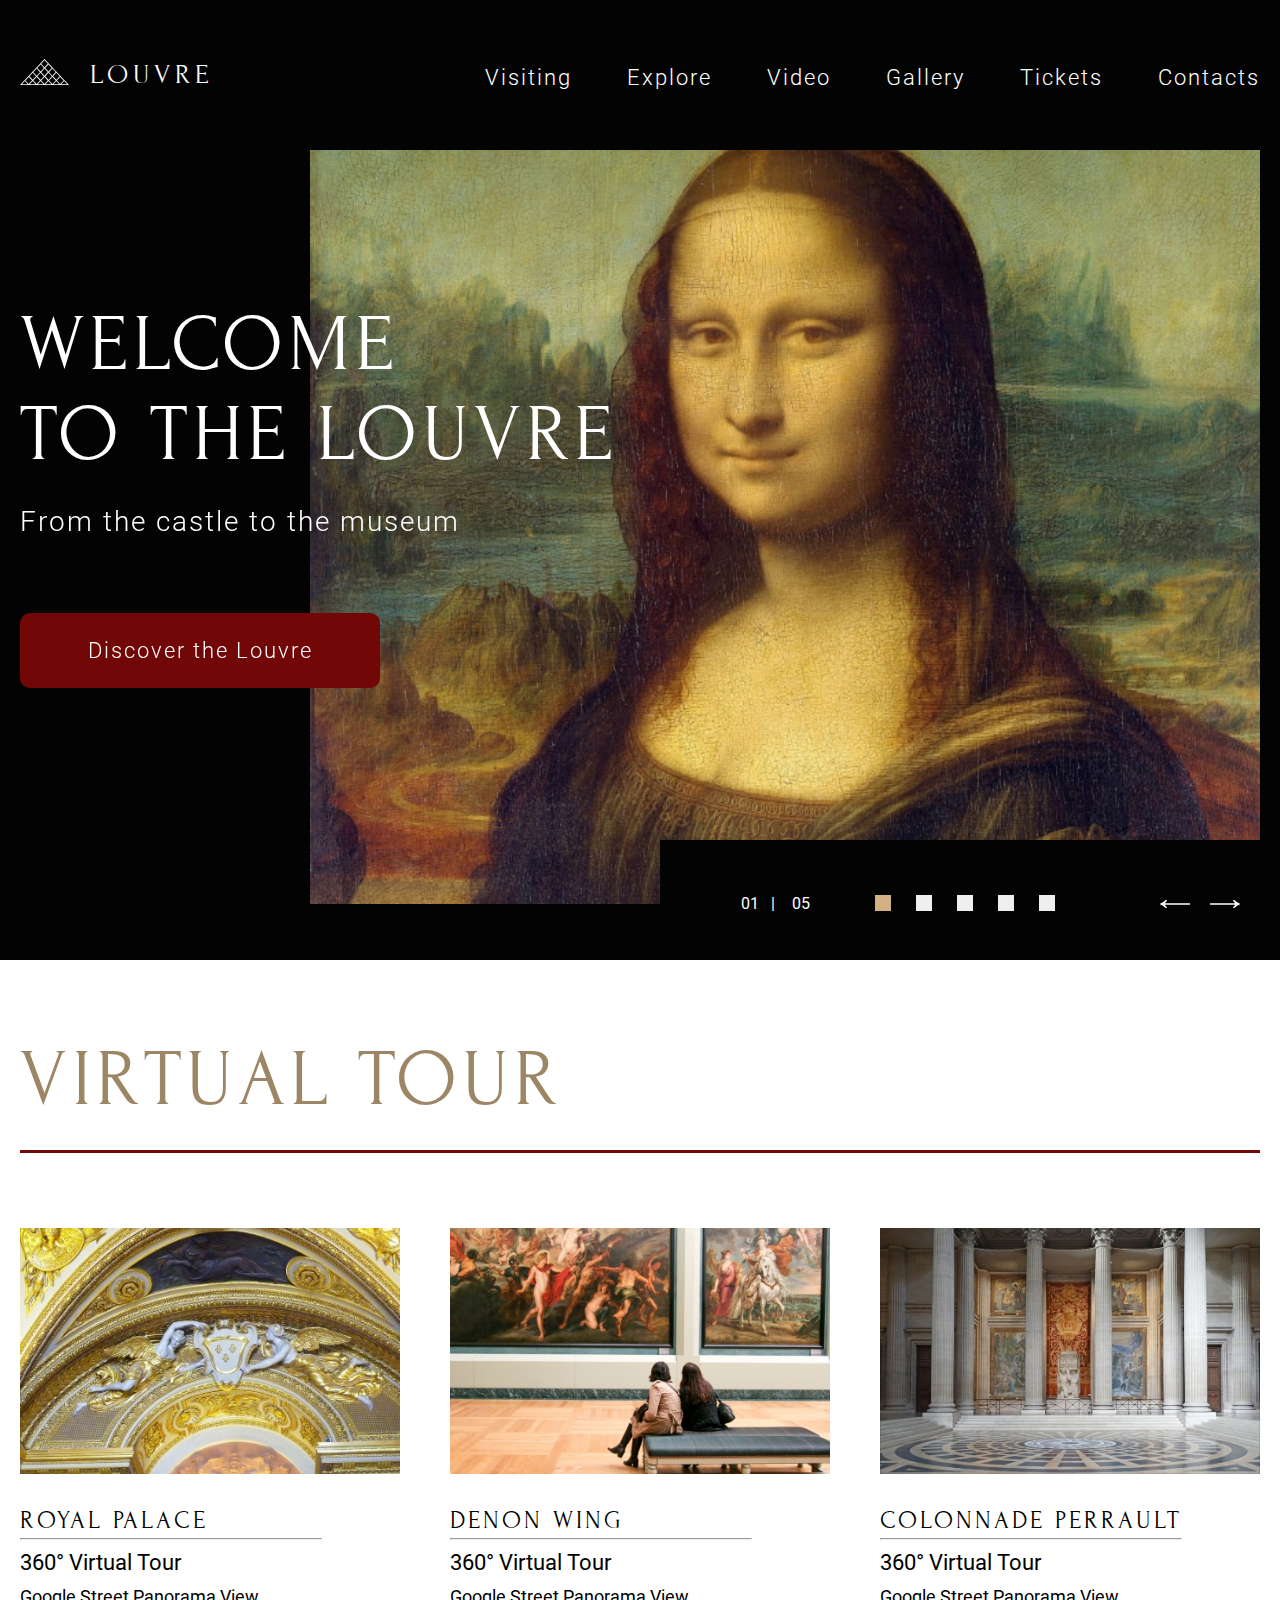
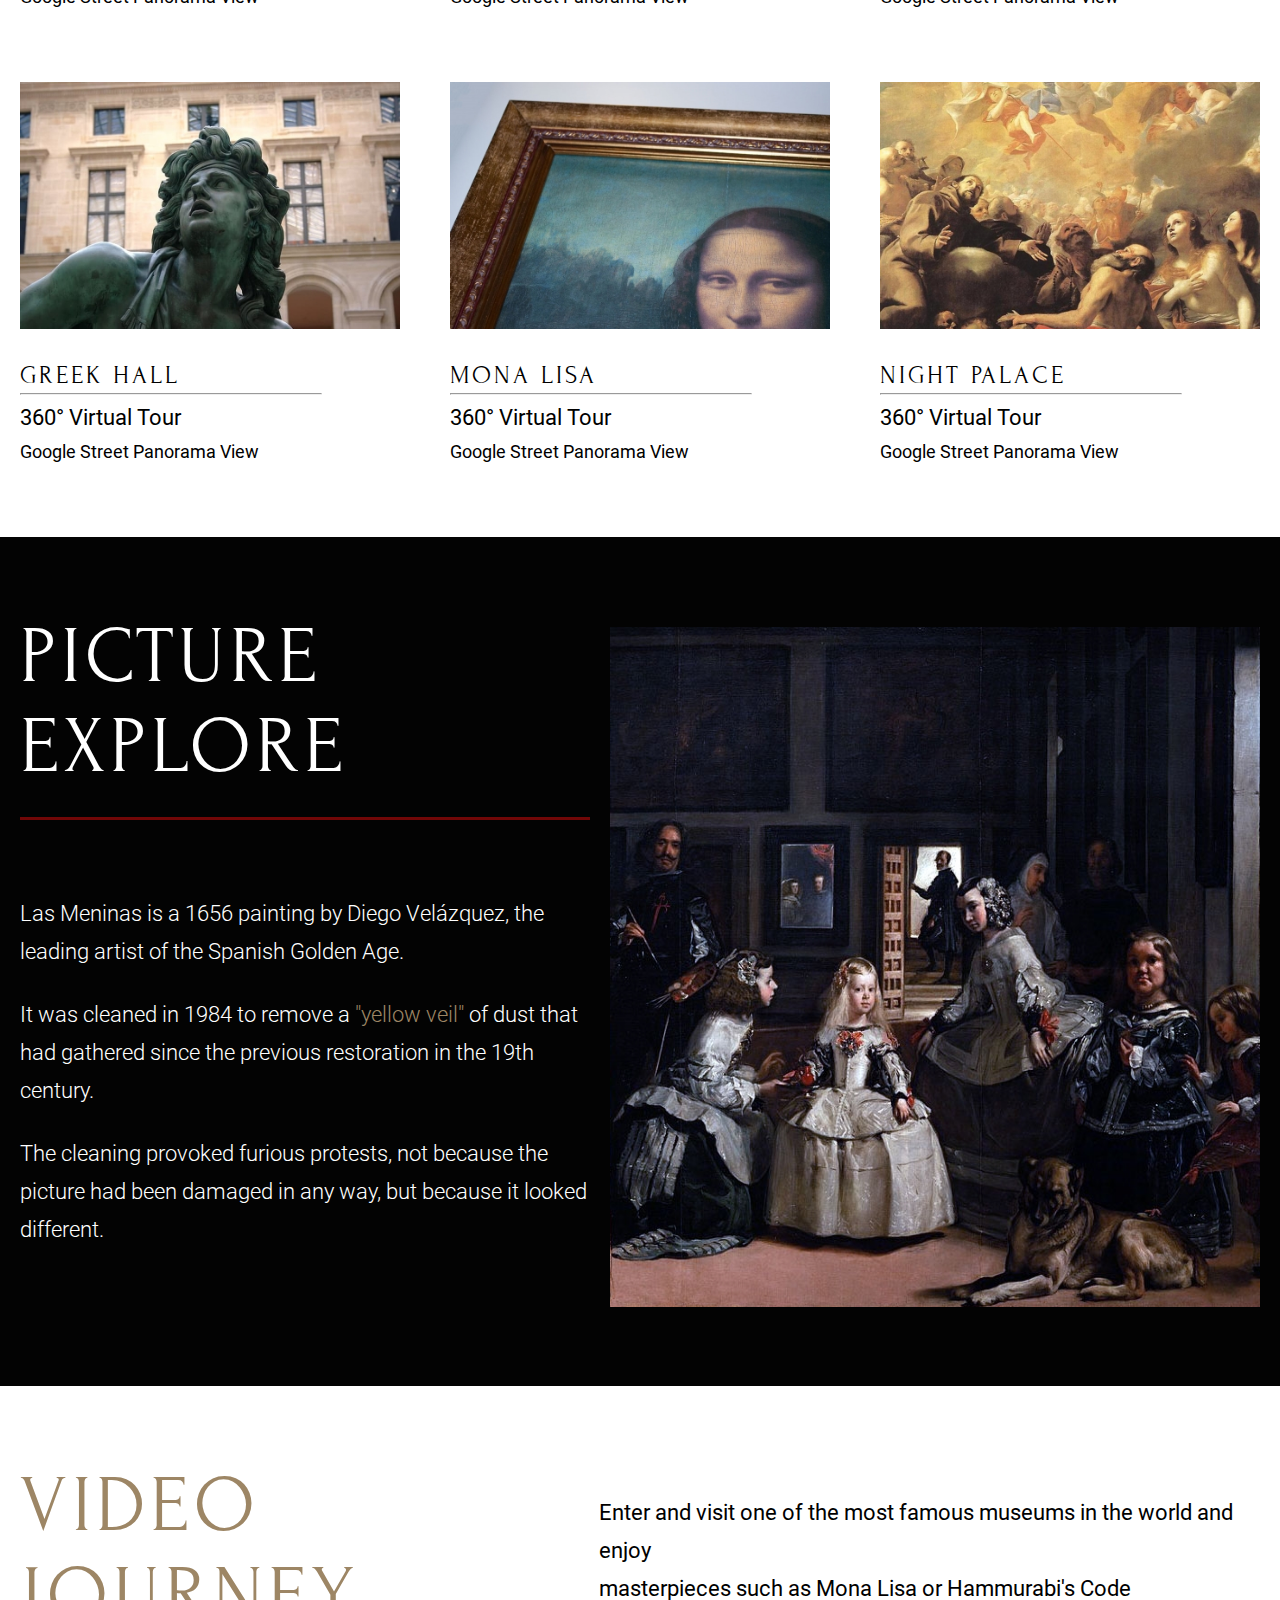
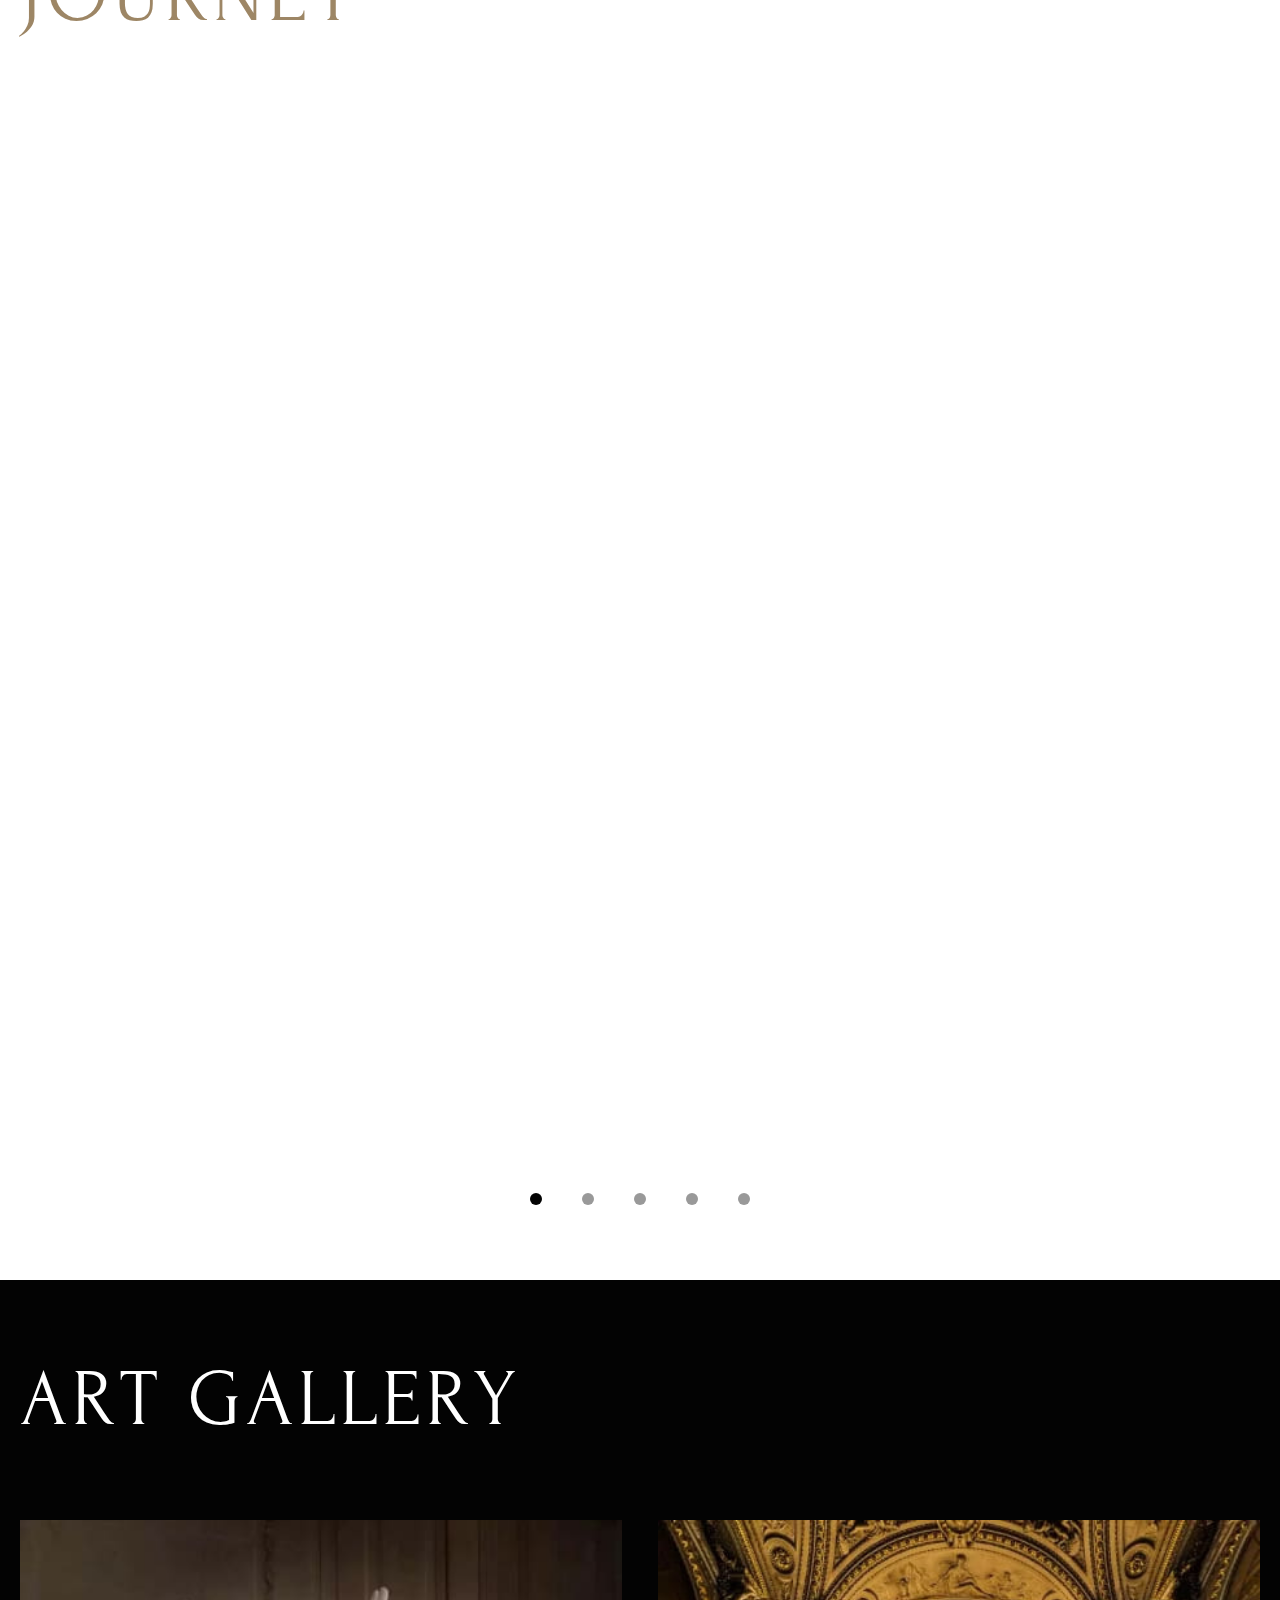
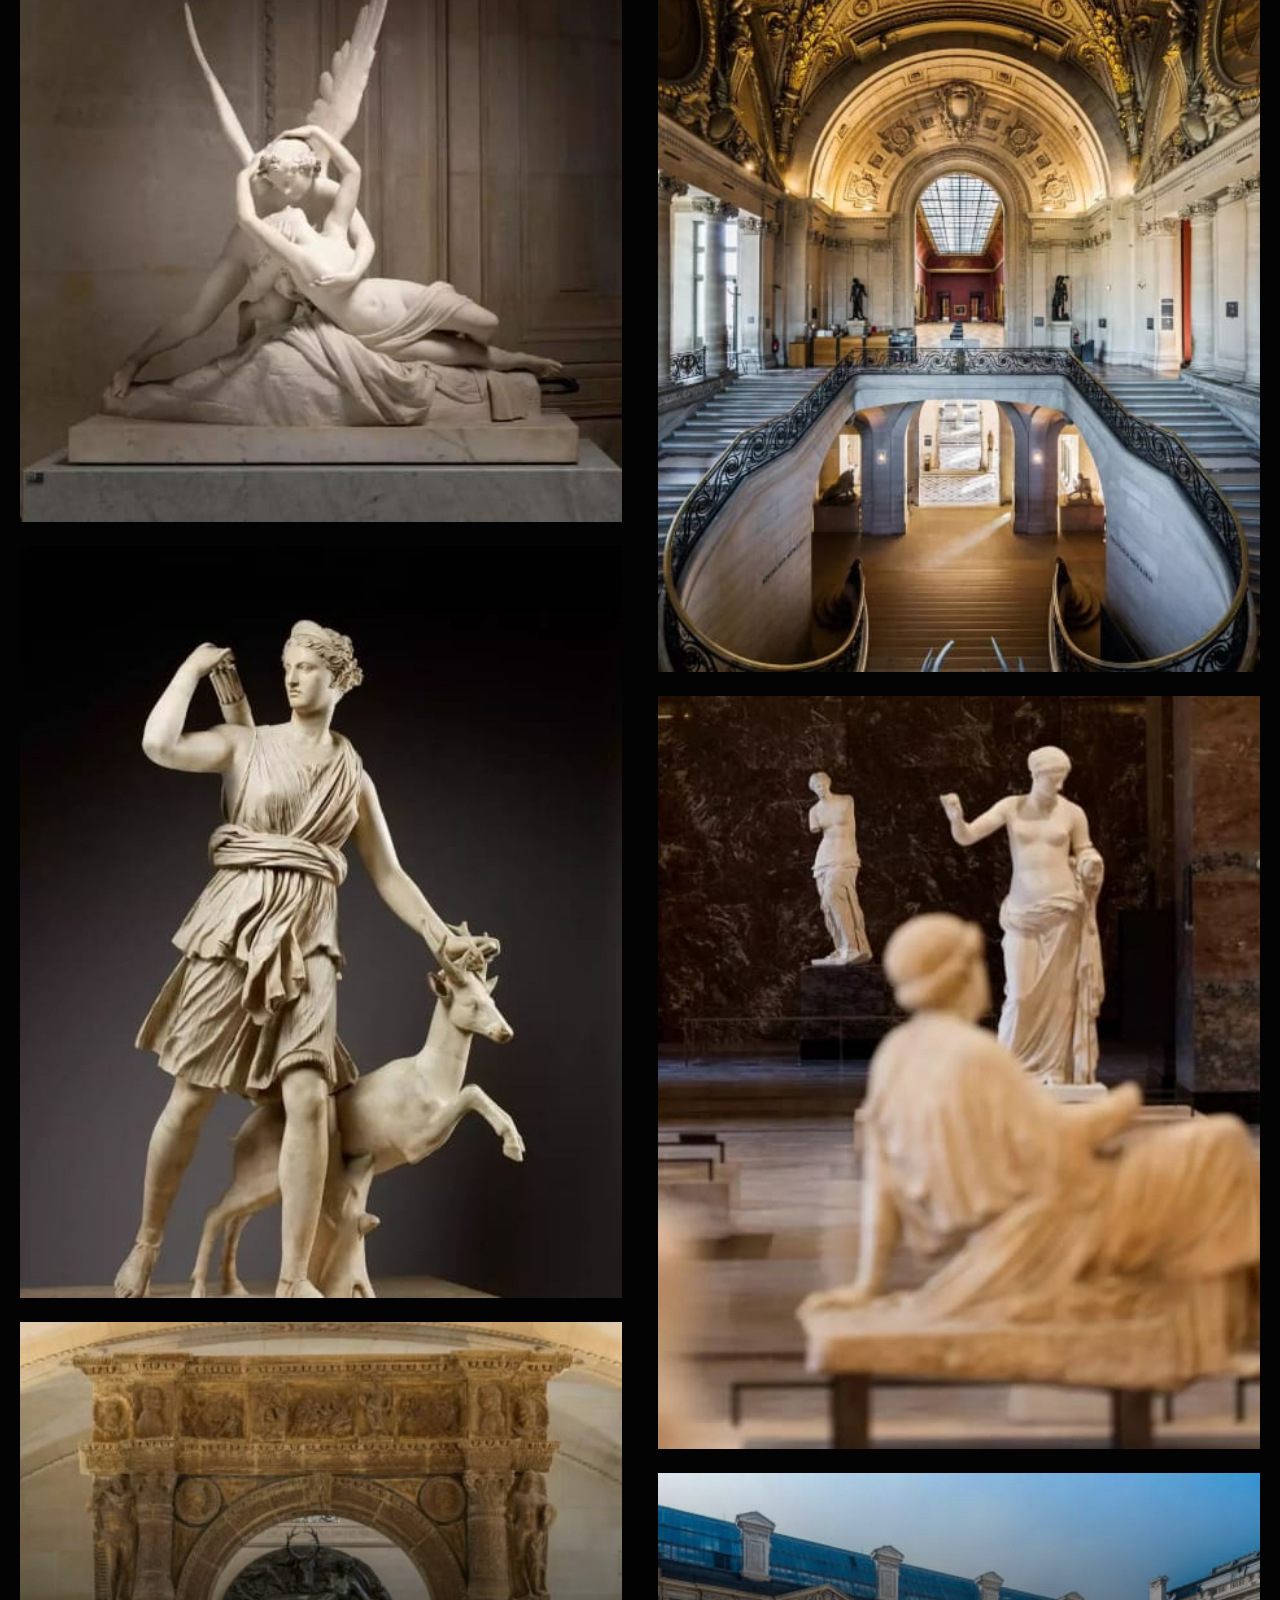
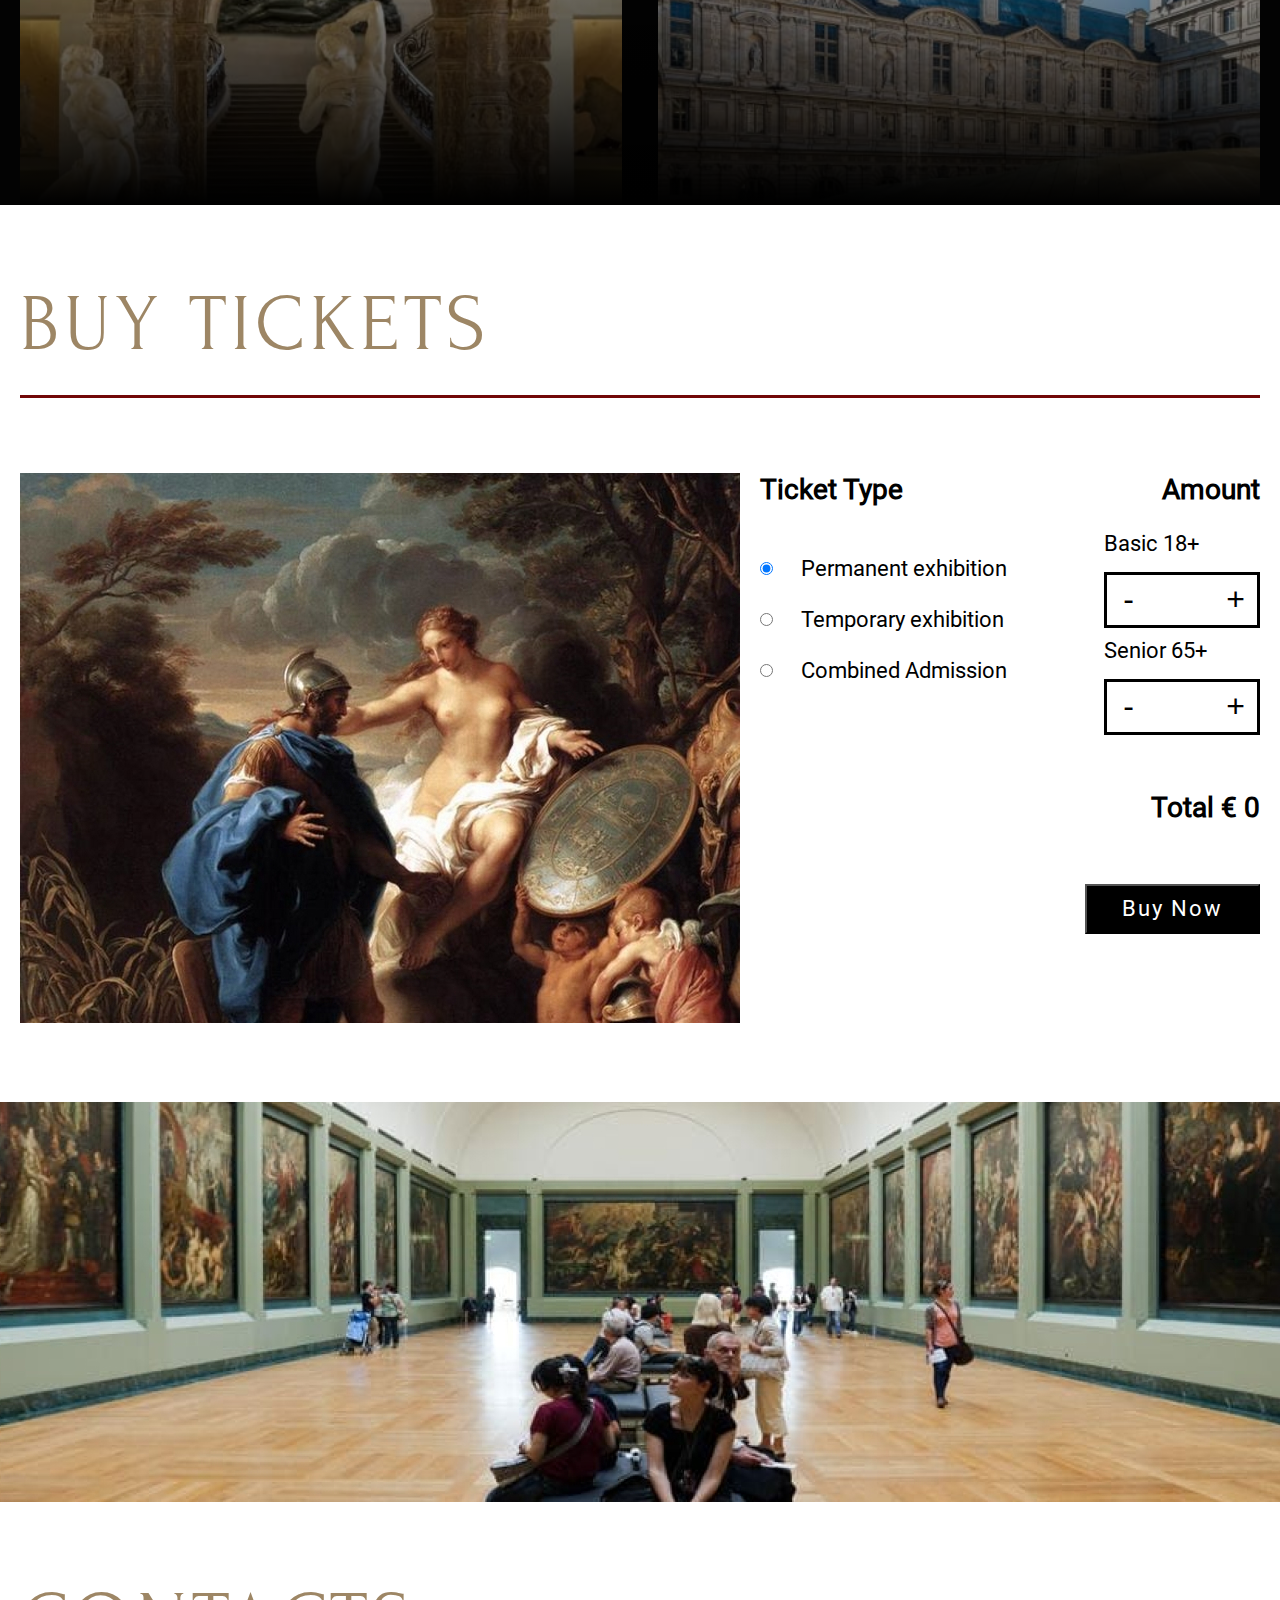
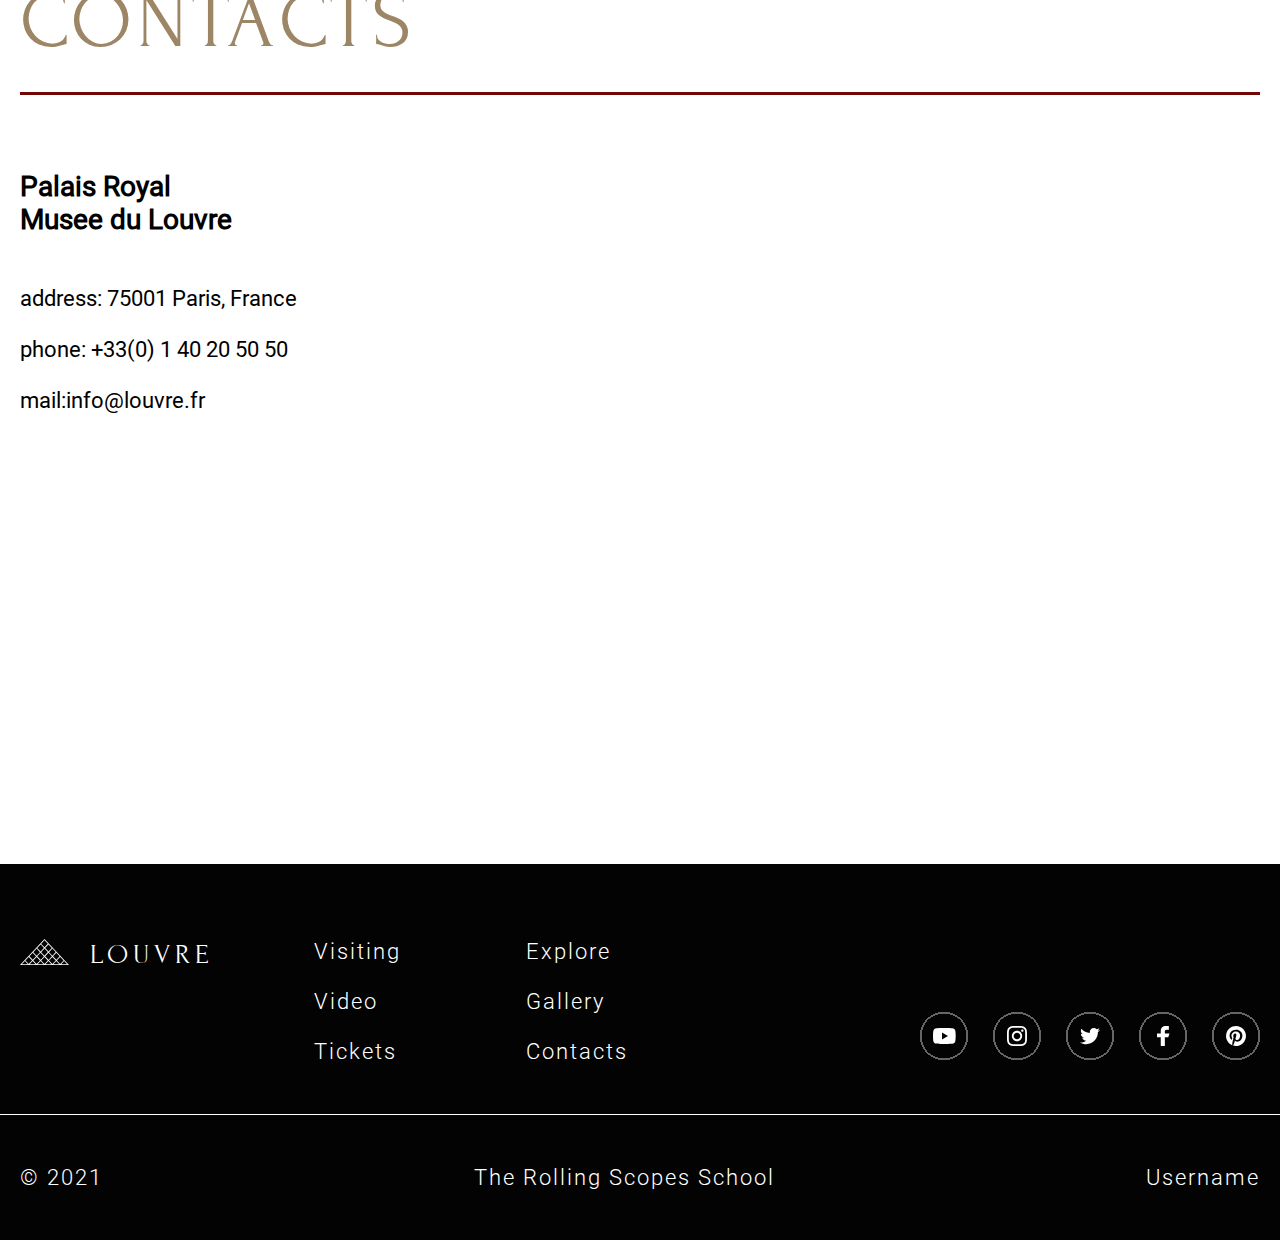
==== index.html @ 595a0d1d "slider" ====
<!DOCTYPE html>
<html lang="en">
<head>
    <meta charset="UTF-8">
    <meta http-equiv="X-UA-Compatible" content="IE=edge">
    <meta name="viewport" content="width=device-width, initial-scale=1.0">
    <link rel="stylesheet" href="./styleCSS.css">
    <title>museum</title>
    <link rel="icon" href="./assets/svg/logo.svg">
</head>
<body>
    <header class="header">
        <div class="wrapper">
            <div class="header-content">
                <div class="container-logo">
                    <a href=""><img class="icon-logo" src=".//assets/svg/logo.svg" alt="logo"></a>
                    <a class="text-logo" href="/museum/index.html">louvre</a>
                </div>
                <nav class="header-container-nav">
                    <ul class="nav-list">
                        <li class="nav-item">
                            <a href="#visiting" class="nav-links">Visiting</a>
                        </li>
                        <li class="nav-item">
                            <a href="#explore" class="nav-links">Explore</a>
                        </li>
                        <li class="nav-item">
                            <a href="#video" class="nav-links">Video</a>
                        </li>
                        <li class="nav-item">
                            <a href="#gallery" class="nav-links">Gallery</a>
                        </li>
                        <li class="nav-item">
                            <a href="#tickets" class="nav-links">Tickets</a>
                        </li>
                        <li class="nav-item">
                            <a href="#contacts" class="nav-links">Contacts</a>
                        </li>
                    </ul>
                </nav>
                <div class="burger-menu">
                    <input id="menu-toggle" type="checkbox" name="menu-toogle">
                    <label class="menu-btn" for="menu-toggle">
                        <span></span>
                    </label>
        
                    <ul class="menu-box">
                        <li><a href="#visiting" class="menu-item">Visiting ></a></li>
                        <li><a href="#explore" class="menu-item">Explore ></a></li>
                        <li><a href="#video" class="menu-item">Video ></a></li>
                        <li><a href="#gallery" class="menu-item">Gallery ></a></li>
                        <li><a href="#tickets" class="menu-item">Tickets ></a></li>
                        <li><a href="#contacts" class="menu-item">Contacts ></a></li>
                    </ul>
                </div>
            </div>
        </div>
    </header>
    <main class="main">
        <section id="welcome">
            <div class="wrapper">
                <div class="jopa"></div>
                <div class="welcome-slider">
                    <div class="slider-in-welcome">
                        <div class="slider-item">
                            <img src="./assets/img/welcome-slider/1.jpg" height="100%" width="100%" alt="">
                        </div>
                        <div class="slider-item">
                            <img src="./assets/img/welcome-slider/2.jpg" height="100%" width="100%" alt="">
                        </div>
                        <div class="slider-item">
                            <img src="./assets/img/welcome-slider/3.jpg" height="100%" width="100%" alt="">
                        </div>
                        <div class="slider-item">
                            <img src="./assets/img/welcome-slider/4.jpg" height="100%" width="100%" alt="">
                        </div>
                        <div class="slider-item">
                            <img src="./assets/img/welcome-slider/5.jpg" height="100%" width="100%" alt="">
                        </div>
                    </div>
                    <p class="count slid-pic">01</p>
                    <p class="count elem-stick">|</p>
                    <p class="count total-amount">05</p>
                </div>

                <div class="welcome-title-none-button">
                    <h1 class="welcome-title">welcome <br> to the louvre</h1>
                    <h2 class="welcome-subtitle">From the castle to the museum</h2>
                </div>

                <div class="welcome-title-and-button">
                    <h1 class="welcome-title">welcome <br> to the louvre</h1>
                    <h2 class="welcome-subtitle">From the castle to the museum</h2>
                    <a href="https://www.google.com/maps/@48.8618159,2.3366818,3a,75y,81.55h,73.4t/data=!3m7!1e1!3m5!1sAF1QipOVxZQuSy3Bx9T_HpH_7FtBHDTXvI6SF-A10ocT!2e10!3e12!7i5472!8i2736" target="_blanck">
                        <button class="discover-button">Discover the Louvre</button>
                    </a>
                </div>

                <div class="welcome-gallery hide">
                    <dir compact="welcome-gallery-first">
                        <img class="welcome-gallery-item" src="../слайдер ебаного музея/assets/img/image 15.png" width="100%" height="100%">
                    </dir>
                    <div class="welcome-gallery-second">
                        <img class="welcome-gallery-item" src="../слайдер ебаного музея/assets/img/image 16.png" width="100%">
                        <img class="welcome-gallery-item" src="../слайдер ебаного музея/assets/img/image 17.png" width="100%">
                    </div>
                    <div class="welcome-gallery-second-420 hide">
                        <img class="welcome-gallery-item" src="../слайдер ебаного музея/assets/img/image 16.png" width="100%" height="100%">
                    </div>
                    <div class="welcome-gallery-three hide">
                        <img class="welcome-gallery-item" src="../слайдер ебаного музея/assets/img/image 17.png" width="100%" height="100%">
                    </div>
                </div>

            
                <div class="welcome-social-network hide">
                    <hr class="line-network">
                    <ul class="busement-list">
                        <li class="busement-link">
                            <a href="https://www.youtube.com/user/louvre" target="_blanck">
                                <img src="../слайдер ебаного музея/assets/svg/Youtube.svg" alt="Youtube">
                            </a>
                        </li>
                        <li class="busement-link">
                            <a href="https://www.instagram.com/museelouvre/" target="_blanck">
                                <img src="../слайдер ебаного музея/assets/svg/Instagram.svg" alt="Instagram">
                            </a>
                        </li>
                        <li class="busement-link">
                            <a href="http://twitter.com/museelouvre" target="_blanck">
                                <img src="../слайдер ебаного музея/assets/svg/Twitter.svg" alt="Twitter">
                            </a>
                        </li>
                        <li class="busement-link">
                            <a href="https://www.facebook.com/museedulouvre" target="_blanck">
                                <img src="../слайдер ебаного музея/assets/svg/Facebook.svg" alt="Facebook">
                            </a>
                        </li>
                        <li class="busement-link">
                            <a href="https://www.pinterest.fr/museedulouvre/" target="_blanck">
                                <img src="../слайдер ебаного музея/assets/svg/Pinterest.svg" alt="Pinterest">
                            </a>
                        </li>
                    </ul>
                </div>
            </div>
        </section>
        <section id="visiting">
            <a name="visiting"></a>
            <div class="wrapper">
                <h2 class="title-with-line gold heading-indent">Virtual tour</h2>
                <div class="places-cards heading-indent">
                    <div class="places-card">
                        <a href="https://www.google.com/maps/@48.8606882,2.3356791,3a,90y,328.36h,87.55t/data=!3m7!1e1!3m5!1sAF1QipMZ9YgnArbwEIbTDANeSQYFu9gNqpW_2Sv8FBvY!2e10!3e12!7i4352!8i1815" target="_blanck">
                            <img class="cards-hover marg-bt-25" src=".//assets/img/Rectangle.jpg" alt="Royal Palace">
                        </a>
                        <p class="description-card">Royal Palace</p>
                        <hr>
                        <p class="virtual-overview">360° Virtual Tour</p>
                        <p class="virtual-overview-subtitle">Google Street Panorama View</p>
                    </div> 
                    <div class="places-card">
                        <a href="https://www.google.com/maps/@48.8563254,2.3352706,3a,75y,90t/data=!3m7!1e1!3m5!1sAF1QipNRj_CwP4coDMYdCHj6qHeBeJpI2VxU5BUsOX4F!2e10!3e12!7i11000!8i5500" target="_blanck">
                            <img class="cards-hover marg-bt-25" src=".//assets/img/Rectangle (1).jpg" alt="Denon Wing">
                        </a>
                        <p class="description-card">Denon Wing</p>
                        <hr>
                        <p class="virtual-overview">360° Virtual Tour</p>
                        <p class="virtual-overview-subtitle">Google Street Panorama View</p>
                    </div>
                    <div class="places-card">
                        <a href="https://www.google.com/maps/@48.8601723,2.3395439,3a,88.4y,322.04h,84.25t/data=!3m7!1e1!3m5!1sAF1QipNMZGQuEA-pAUvIG_eP_2f3gWTKZEJ6XLVJ-Pgb!2e10!3e12!7i10240!8i5120" target="_blanck">
                            <img class="cards-hover marg-bt-25" src=".//assets/img/Rectangle (2).jpg" alt="Colonnade Perrault">
                        </a>
                        <p class="description-card">Colonnade Perrault</p>
                        <hr>
                        <p class="virtual-overview">360° Virtual Tour</p>
                        <p class="virtual-overview-subtitle">Google Street Panorama View</p>
                    </div>
                    <div class="places-card">
                        <a href="https://www.google.com/maps/@48.860183,2.3356156,3a,90y,177.69h,95.61t/data=!3m7!1e1!3m5!1sAF1QipP7uFZnTITRe-7AEVAgHAfqiCL-03gvBHcYWgF3!2e10!3e12!7i5472!8i2736" target="_blanck">
                            <img class="cards-hover marg-bt-25" src=".//assets/img/Rectangle (3).jpg" alt="Greek hall">
                        </a>
                        <p class="description-card">Greek hall</p>
                        <hr>
                        <p class="virtual-overview">360° Virtual Tour</p>
                        <p class="virtual-overview-subtitle">Google Street Panorama View</p>
                    </div>
                    <div class="places-card">
                        <a href="https://www.google.com/maps/@48.8598788,2.3355157,3a,82.2y,7.53h,94t/data=!3m7!1e1!3m5!1sAF1QipO1wkUUbyzpPjj-OR0mR5etZJT-xl-40XK8rDQ3!2e10!3e12!7i10240!8i5120" target="_blanck">
                            <img class="cards-hover marg-bt-25" src=".//assets/img/Rectangle (4).jpg" alt="Mona Lisa">
                        </a>
                        <p class="description-card">Mona Lisa</p>
                        <hr>
                        <p class="virtual-overview">360° Virtual Tour</p>
                        <p class="virtual-overview-subtitle">Google Street Panorama View</p>
                    </div>
                    <div class="places-card">
                        <a href="https://www.google.com/maps/@48.8563254,2.3352706,3a,90y,21.26h,79.91t/data=!3m7!1e1!3m5!1sAF1QipPpGAowYatVyk3MMGnZAaQkYm2EUk-Dlca06SS5!2e10!3e12!7i11304!8i5652" target="_blanck">
                            <img class="cards-hover marg-bt-25" src=".//assets/img/Rectangle (5).jpg" alt="Night Palace">
                        </a>
                        <p class="description-card">Night Palace</p>
                        <hr>
                        <p class="virtual-overview">360° Virtual Tour</p>
                        <p class="virtual-overview-subtitle">Google Street Panorama View</p>
                    </div>
                </div>
            </div>
        </section>
        <section id="explore">
            <div class="wrapper">
                <div class="explore-content">
                    <div class="title-text-about">
                        <h3 class="title-with-line white heading-indent">Picture explore</h3>
                        <div class="hide-tablet">
                            <p class="text-about-explore white heading-indent marg-bt-25">Las Meninas is a 1656 painting by Diego Velázquez, the leading  artist of the Spanish Golden Age.</p>
                            <p class="text-about-explore white marg-bt-25">It was cleaned in 1984 to remove a <span class="gold">"yellow veil"</span> of dust that had  gathered since the previous restoration in the 19th century.</p>
                            <p class="text-about-explore white">The cleaning provoked furious protests, not because the picture had  been damaged in any way, but because it looked different.</p>
                        </div>
                        <p class="text-about-explore white show-tablet">
                            Las Meninas is a 1656 painting by Diego Velázquez, the leading artist of the Spanish Golden Age.
                            It was cleaned in 1984 to remove a <span class="gold">"yellow veil"</span> of dust that had gathered since the previous restoration in the 19th century.
                        </p>
                    </div>
                    <div class="explore-pictures">
                        <img class="explore-img" src=".//assets/img/pictureSlider.jpg" alt="picture explore">
                    </div>
                </div>
            </div>
        </section>
        <section id="video">
            <div class="wrapper">
                <div class="title-text heading-indent">
                    <h4 class="title-without-line gold">Video journey</h4>
                    <p class="text-about-video">Enter and visit one of the most famous museums in the world and enjoy <br> masterpieces such as Mona Lisa or Hammurabi's Code</p>
                </div>
                <div class="video-player">
                    <iframe width="100%" height="100%" src="https://www.youtube.com/embed/xJxH-QuJeXo?controls=0" title="YouTube video player" frameborder="0" allow="accelerometer; autoplay; clipboard-write; encrypted-media; gyroscope; picture-in-picture" allowfullscreen></iframe>
                    <!-- <video width="100%" poster="../слайдер ебаного музея/assets/img/videoPic.jpg" controls></video> -->
                </div>
                <div class="video-slider">
                    <div class="slider">
                        <div class="slider-item">
                            <iframe width="100%" height="100%" src="https://www.youtube.com/embed/zp1BXPX8jcU" title="YouTube video player" frameborder="0" allow="accelerometer; autoplay; clipboard-write; encrypted-media; gyroscope; picture-in-picture" allowfullscreen></iframe>
                        </div>
                        <div class="slider-item">
                            <iframe width="100%" height="100%" src="https://www.youtube.com/embed/Vi5D6FKhRmo" title="YouTube video player" frameborder="0" allow="accelerometer; autoplay; clipboard-write; encrypted-media; gyroscope; picture-in-picture" allowfullscreen></iframe>
                        </div>
                        <div class="slider-item">
                            <iframe width="100%" height="100%" src="https://www.youtube.com/embed/NOhDysLnTvY" title="YouTube video player" frameborder="0" allow="accelerometer; autoplay; clipboard-write; encrypted-media; gyroscope; picture-in-picture" allowfullscreen></iframe>
                        </div>
                        <div class="slider-item">
                            <iframe width="100%" height="100%" src="https://www.youtube.com/embed/aWmJ5DgyWPI" title="YouTube video player" frameborder="0" allow="accelerometer; autoplay; clipboard-write; encrypted-media; gyroscope; picture-in-picture" allowfullscreen></iframe>
                        </div>
                        <div class="slider-item">
                            <iframe width="100%" height="100%" src="https://www.youtube.com/embed/2OR0OCr6uRE" title="YouTube video player" frameborder="0" allow="accelerometer; autoplay; clipboard-write; encrypted-media; gyroscope; picture-in-picture" allowfullscreen></iframe>
                        </div>
                    </div>
                    <script src="https://code.jquery.com/jquery-3.6.0.min.js"></script>
                    <script src="../museum/js/slick.min.js"></script>
                    <script src="../museum/js/script.js"></script>
                </div>
            </div>
        </section>
        <section id="gallery">
            <div class="wrapper">
                <div class="picture-container">
                    <h5 class="title-without-line white heading-indent">Art Gallery</h5>
                    <div class="picture-inner-container heading-indent">
                        <img class="gallery-img" src="./assets/img/gallery-git/galery1.jpg" alt="gallery pictures">
                        <img class="gallery-img" src="./assets/img/gallery-git/galery2.jpg" alt="gallery pictures">
                        <img class="gallery-img" src="./assets/img/gallery-git/galery3.jpg" alt="gallery pictures">
                        <img class="gallery-img" src="./assets/img/gallery-git/galery4.jpg" alt="gallery pictures">
                        <img class="gallery-img" src="./assets/img/gallery-git/galery5.jpg" alt="gallery pictures">
                        <img class="gallery-img" src="./assets/img/gallery-git/galery6.jpg" alt="gallery pictures">
                        <img class="gallery-img" src="./assets/img/gallery-git/galery7.jpg" alt="gallery pictures">
                        <img class="gallery-img" src="./assets/img/gallery-git/galery8.jpg" alt="gallery pictures">
                        <img class="gallery-img" src="./assets/img/gallery-git/galery9.jpg" alt="gallery pictures">
                        <img class="gallery-img" src="./assets/img/gallery-git/galery10.jpg" alt="gallery pictures">
                        <img class="gallery-img" src="./assets/img/gallery-git/galery11.jpg" alt="gallery pictures">
                        <img class="gallery-img" src="./assets/img/gallery-git/galery12.jpg" alt="gallery pictures">
                        <img class="gallery-img" src="./assets/img/gallery-git/galery13.jpg" alt="gallery pictures">
                        <img class="gallery-img" src="./assets/img/gallery-git/galery14.jpg" alt="gallery pictures">
                        <img class="gallery-img" src="./assets/img/gallery-git/galery15.jpg" alt="gallery pictures">
                    </div>
                    <div class="background"></div>
                </div>
            </div>
        </section>
        <section id="tickets">
            <div class="wrapper">
                <h6 class="title-with-line gold heading-indent">Buy tickets</h6>
                <div class="tickets-content heading-indent">
                    <div class="img-type-ticket">
                        <div class="img-tickets-div">
                            <img class="ticket-pic" src=".//assets/img/ticketsPic.jpg" alt="picture tickets">
                        </div>
                        <div class="ticket-type">
                            <p class="text-content-title-tickets marg-bt-50">Ticket Type</p>
                            <label class="container-input-radio text-content">
                                <input class="inp-radio" type="radio" checked="checked" name="radio">
                                Permanent exhibition
                                <span class="checkmark"></span>
                              </label>
                              <label class="container-input-radio text-content">
                                <input class="inp-radio" type="radio" name="radio">
                                Temporary exhibition
                                <span class="checkmark"></span>
                              </label>
                              <label class="container-input-radio text-content">
                                <input class="inp-radio" type="radio" name="radio">
                                Combined Admission
                                <span class="checkmark"></span>
                              </label>
                        </div>
                    </div>
                    <div class="ticket-amount">
                        <p class="text-content-title-tickets marg-bt-25">Amount</p>
                            <div class="basic">
                                <p class="text-content marg-bt-15">Basic 18+</p>
                                <div class="input-number">
                                    <button class="number minus" type="button" onclick="this.nextElementSibling.stepDown();"><a href="#!" class="minus">-</a></button>
                                    <input class="number-of-ticketsBasic" type="number" min="0" max="100">
                                    <button class="number plus" type="button" onclick="this.previousElementSibling.stepUp();"><a href="#!" class="plus">+</a></button>
                                </div>
                            </div>
                            <div class="senior">
                                <p class="text-content marg-bt-15">Senior 65+</p>
                                <div class="input-number">
                                    <button class="number minus" type="button" onclick="this.nextElementSibling.stepDown();"><a href="#!" class="minus">-</a></button>
                                    <input class="number-of-ticketsSenior" type="number" min="0" max="100">
                                    <button class="number plus" type="button" onclick="this.previousElementSibling.stepUp();"><a href="#!" class="plus">+</a></button>
                                </div>
                            </div>    
                            <p id="clicks1" class="text-content-title-tickets marg-bt-60">Total €<span id="price"> 0</span></p>
                            <button class="ticket-buy-button">Buy Now</button>
                    </div>
                </div>
            </div>
            <div class="img-no-wrapper"></div>
        </section>
        <section id="contacts">
            <div class="wrapper">
                <h7 class="title-with-line gold">contacts</h7>
                <div class="contacts-content heading-indent">
                    <div class="text-info">
                        <p class="text-content-title-contacts marg-bt-50">Palais Royal <br> Musee du Louvre</p>
                        <p class="text-content marg-bt-25">address: 75001 Paris, France</p>
                        <p class="text-content marg-bt-25">phone: +33(0) 1 40 20 50 50</p>
                        <p class="text-content">mail:info@louvre.fr</p>
                    </div>
                    <div class="contacts-map">
                        <iframe src="https://www.google.com/maps/embed?pb=!1m18!1m12!1m3!1d1601.2497767872476!2d2.3369225230754!3d48.86035419231739!2m3!1f0!2f0!3f0!3m2!1i1024!2i768!4f13.1!3m3!1m2!1s0x47e671d877937b0f%3A0xb975fcfa192f84d4!2z0JvRg9Cy0YA!5e1!3m2!1sru!2sro!4v1633327441463!5m2!1sru!2sro" width="100%" height="100%" style="border:0;" allowfullscreen="" loading="lazy"></iframe>
                    </div>
                </div>
            </div>
        </section>
    </main>
    <footer class="footer">
        <div class="wrapper">
            <div class="footer-content heading-indent">
                <div class="footer-container marg-bt-50">
                    <div class="container-logo">
                        <a href=""><img src=".//assets/svg/logo.svg" alt="logo"></a>
                        <a class="text-logo" href="/museum/index.html">louvre</a>
                    </div> 
                    <nav class="footer-container-nav">
                        <ul class="nav-list footer-nav">
                            <li class="nav-item">
                                <a href="#visiting" class="nav-links">Visiting</a>
                            </li>
                            <li class="nav-item">
                                <a href="#explore" class="nav-links">Explore</a>
                            </li>
                            <li class="nav-item">
                                <a href="#video" class="nav-links">Video</a>
                            </li>
                            <li class="nav-item">
                                <a href="#gallery" class="nav-links">Gallery</a>
                            </li>
                            <li class="nav-item">
                                <a href="#tickets" class="nav-links">Tickets</a>
                            </li>
                            <li class="nav-item">
                                <a href="#contacts" class="nav-links">Contacts</a>
                        </ul>
                    </nav> 
                    <div class="links">
                        <ul class="busement-list">
                            <li class="busement-link">
                                <a href="https://www.youtube.com/user/louvre" target="_blanck">
                                    <img src="./assets/svg/Youtube.svg" alt="Youtube">
                                </a>
                            </li>
                            <li class="busement-link">
                                <a href="https://www.instagram.com/museelouvre/" target="_blanck">
                                    <img src="./assets/svg/Instagram.svg" alt="Instagram">
                                </a>
                            </li>
                            <li class="busement-link">
                                <a href="http://twitter.com/museelouvre" target="_blanck">
                                    <img src="./assets/svg/Twitter.svg" alt="Twitter">
                                </a>
                            </li>
                            <li class="busement-link">
                                <a href="https://www.facebook.com/museedulouvre" target="_blanck">
                                    <img src="./assets/svg/Facebook.svg" alt="Facebook">
                                </a>
                            </li>
                            <li class="busement-link">
                                <a href="https://www.pinterest.fr/museedulouvre/" target="_blanck">
                                    <img src="./assets/svg/Pinterest.svg" alt="Pinterest">
                                </a>
                            </li>
                        </ul>
                    </div>
                </div>
            </div>
        </div>
        <div class="line marg-bt-50"></div>
        <div class="wrapper">
            <div class="divrap">
                <ul class="nav-list">
                    <li class="nav-item">
                        <a href="#!" class="nav-links">© 2021</a>
                    </li>
                    <li class="nav-item">
                        <a href="#!" class="nav-links RollingSS">The Rolling Scopes School</a>
                    </li>
                    <li class="nav-item">
                        <a href="#!" class="nav-links">Username</a>
                    </li>
                </ul>
            </div>
        </div>
    </footer>
    <script src="./scripts/welcomeScript.js"></script>
    <!-- video slider -->
    <script src="https://code.jquery.com/jquery-3.6.0.min.js"></script>
    <script src="./scripts/slick.min.js"></script>
    <script src="./scripts/sliders.js"></script>
    <!-- video slider stop-->
    <script src="./scripts/ticketsScript.js"></script>
</body>
</html>
---- styleCSS.css ----
@font-face {
    font-family: 'Forum';
    font-style: normal;
    font-weight: normal;
    src: 
            url(.//assets/fonts/forum-v11-latin/forum-v11-latin-regular.ttf), 
            url(.//assets/fonts/forum-v11-latin/forum-v11-latin-regular.woff),
            url(.//assets/fonts/forum-v11-latin/forum-v11-latin-regular.woff2);
  }

  @font-face {
    font-family: 'roboto';
    font-style: normal;
    font-weight: normal;
    src: 
            url(.//assets/fonts/roboto-v29-latin/roboto-v29-latin-regular.ttf), 
            url(.//assets/fonts/roboto-v29-latin/roboto-v29-latin-regular.woff),
      
          url(.//assets/fonts/roboto-v29-latin/roboto-v29-latin-regular.woff2);
  }

  @font-face {
    font-family: 'roboto-light';
    font-style: normal;
    font-weight: normal;
    src: 
            url(.//assets/fonts/roboto-v29-latin/roboto-v29-latin-300.ttf), 
            url(.//assets/fonts/roboto-v29-latin/roboto-v29-latin-300.woff),
            url(.//assets/fonts/roboto-v29-latin/roboto-v29-latin-300.woff2);
  }

  @font-face {
    font-family: 'forum-regular';
    font-style: normal;
    font-weight: normal;
    src: url(.//assets/fonts/Forum-Regular.ttf);
  }
 
  * {
    margin: 0;
    padding: 0;
    text-decoration: none;
    list-style-type: none;
    scroll-behavior: smooth;
}

.wrapper {
    max-width: 1440px;
    margin: 0 auto;
    padding: 0 20px;
    position: relative;
}

.heading-indent {
    padding-top: 75px;
  }

  .gold {
    color:#9D8665;
  }

  .white {
      color: #FFFFFF;
  }

.marg-bt-15 {
    margin-bottom: 15px;
}

.marg-bt-25 {
    margin-bottom: 25px;
}

.marg-bt-50 {
    margin-bottom: 50px;
}

.marg-bt-60 {
    margin-bottom: 60px;
}

.marg-bt-24 {
    margin-bottom: 24px;
}

.mrg-bt-75 {
    margin-bottom: 75px;
}

/*HEADER START*/
.header {
    height: 150px;
    background: #030303;
}

.header-content {
    display: flex;
    flex-wrap: wrap;
    align-items: flex-end;
    justify-content: space-between;
    padding-top: 59px;
}

.container-logo {
    display: flex;
    gap: 21px;
}

.text-logo {
    font-family: 'Forum';
    font-style: normal;
    font-weight: normal;
    font-size: 28px;
    line-height: 31px;
    letter-spacing: 5px;
    text-transform: uppercase;
    color: #FFFFFF;
}

.container-logo:hover {
    opacity: .75;
}

.nav-list {
    display: flex;
    justify-content: space-between;
    gap: 55px;
}

.nav-links {
    font-family: roboto-light;
    font-size: 22px;
    letter-spacing: 2px;
    color: #FFFFFF;
}

.nav-links:hover {
    opacity: .75;
}

.burger-menu {
    display: none;
}
/*HEADER STOP*/


/*WELCOME START*/
#welcome {
    background: #030303;
    height: 810px;
}

.welcome-container {
    height: 810px;
}

.welcome-title-and-button {
    position: relative;
    padding-top: 150px;
    z-index: 20;
}

.welcome-title-none-button {
    display: none;
}

.welcome-none {
    display: none;
}

.welcRed {
    position: relative;
    top: 348px;
    height: 375px;
}

.welcome-social-network {
    gap: 21px;
    position: relative;
    top: 383px;
    display: flex;
    flex-direction: column;
    align-items: center;
}

.line-network {
    width: 100%;
    height: 0px;
    background: #FFFFFF;
}

.welcome-title {
    font-family: 'Forum';
    font-style: normal;
    font-weight: inherit;
    font-size: 80px;
    line-height: 90px;  
    letter-spacing: 5px;
    text-transform: uppercase;
    color: #FFFFFF;
}

.welcome-subtitle {
    font-family: roboto-light;
    font-weight: normal;
    font-size: 28px;
    line-height: 33px;
    letter-spacing: 2px;
    text-transform: none;
    padding-top: 25px;
    margin-bottom: 75px;
    color: #FFFFFF
}

.discover-button {
    width: 360px;
    height: 75px;
    background: #710707;
    border-radius: 10px;
    border: 0;
    font-family: roboto-light;
    font-size: 22px;
    letter-spacing: 2px;
    color: #FFFFFF
}

.discover-button:hover {
    opacity: .75;
}

.welcome-pictures {
    margin-left: auto;
}

.welcome-gallery {
    position: relative;
    top: 350px;
    display: grid;
   /* grid-template-columns: repeat(2,1fr);*/
    grid-gap: 20px;
}

.welcome-gallery-second {
    grid-gap: 20px;
    grid-template-columns: repeat(2, 1fr);
    display: grid;
}

/*WELCOME SLIDER*/
    .welcome-slider {
        overflow-y: hidden;
        position: absolute;
        width: 1000px;
        height: 810px;
        right: 0;
        margin: 0px 20px 0px 0px;
    }

    .slider-in-welcome {
        overflow: hidden;
    }

    .slider-in-welcome .slick-list {
        width: 100%;
    }

    .slider-in-welcome .slick-track {
        display: flex;
    }

    .slider-in-welcome .slider-item {
       visibility: hidden;
    }

    .slick-slide.slick-active {
        visibility: inherit;
    }

    .slider-in-welcome .slick-arrow {
        position: absolute;
        z-index: 228;
        font-size: 0;
        width: 30px;
        height: 8px;
        bottom: 52px;
        border: 0;
    }

    .slider-in-welcome .slick-arrow.slick-arrow.slick-prev {
        right: 70px;
        background: url("./assets/img/welcome-slider/left←.svg") 0 0 / 100% no-repeat;
    }

    .slider-in-welcome .slick-arrow.slick-arrow.slick-next {
        right: 20px;
        background: url("./assets/img/welcome-slider/right←.svg") 0 0 / 100% no-repeat;
    }

    .slider-in-welcome .slick-dots {
        position: absolute;
        bottom: 0px;
        right: 0px;
        width: 600px;
        height: 120px;
        display: flex;
        align-items: center;
        /*justify-content: center;*/
        background:#030303;
        z-index: 23;
    }

    .slider-in-welcome .slick-dots li {
        position: relative;
        left: 215px;
        list-style: none;
        margin: 0 25px 0 0;
    }

    .slider-in-welcome .slick-dots button {
        font-size: 0;
        width: 16px;
        height: 16px;
        border: 0;
    }
    
    .slider-in-welcome .slick-dots li.slick-active button {
        background: #D2B183;
    }

    .count {
        position: absolute;
        right: 450px;
        bottom: 36px;
        font-family: Roboto;
        line-height: 40px;
        color: #FFFFFF;
        z-index: 40;
    }

    .slid-pic {
        right: 501px;
    }

    .elem-stick {
        right: 485px;
    }
/*WELCOME SLIDER*/

/*WELCOME STOP*/




/*VISITING START*/
.visiting {
    height: 1265px;
    background: #DBDBDB;
}

.title-with-line {
    font-family: Forum;
    font-style: normal;
    font-weight: normal;
    font-size: 80px;
    line-height: 90px;
    letter-spacing: 5px;
    text-transform: uppercase;
  }

  .title-with-line::after {
    content: "";
    display: block;
    height: 3px;
    width: 100%;
    background: #710707;
    margin-top: 25px; 
  }

  .places-cards {
    display: grid;
    grid-template: repeat(2, 1fr) / repeat(3, 1fr);
    gap: 75px 60px;
    margin-bottom: 75px;
  }

  .cards-hover:hover {
      opacity: .75;
  }

  .description-card {
    font-family: Forum;
    font-style: normal;
    font-weight: normal;
    font-size: 30px;
    line-height: 35px;
    letter-spacing: 5px;
    text-transform: uppercase;
  }

  hr {
    background: #710707;
    border-radius: 0px;
    width: 300px;
    margin-bottom: 10px;
  }

  .virtual-overview {
      font-family: Roboto;
      font-size: 22px;
      line-height: 26px;
      margin-bottom: 10px;
  }

  .virtual-overview-subtitle {
    font-family: 'Roboto', sans-serif;
    font-size: 18px;
    line-height: 21px;
  }
/*VISITING STOP*/



/*EXPLORE START*/
#explore {
    background: #030303;
}

.explore-content {
    display: flex;
    gap: 60px
}

.text-about-explore {
    font-family: 'roboto-light', sans-serif;
    font-style: normal;
    font-size: 22px;
    line-height: 38px;
} 
  
.hide-tablet {
    display: block;
}

.show-tablet{
    display: none;
    padding-top: 60px;
}

.explore-pictures {
    padding-top: 90px;
    margin-bottom: 75px;
}
/*EXPLORE STOP*/



/*VIDEO START*/
.title-without-line {
    font-family: Forum;
    font-style: normal;
    font-weight: normal;
    font-size: 80px;
    line-height: 90px;
    letter-spacing: 5px;
    text-transform: uppercase;
}

.title-text {
    display: flex;
    justify-content: space-between;
    align-items: center;
    margin-bottom: 75px;
}

.text-about-video {
    font-family: Roboto;
    font-style: normal;
    font-weight: 300;
    font-size: 22px;
    line-height: 38px;
    display: flex;
    align-items: center;
    color: #000000;
}

.video-player {
    height: 735px;
    margin-bottom: 40px;
}

.video-slider {
    margin-bottom: 75px;
}

/*SLIDER*/
.slider {
    position: relative;
    gap: 20px;
}
.slider .slick-list {
    overflow: hidden;
}
.slider .slick-track {
    display: flex;
    gap: 40px;
}

.slider .slider-item {
    height: 254px;
}

.slider element.style {
    width: 400xp;
}

.slider .slick-arrow {
    position: absolute;
    /* top: 50%; */
    /* margin: -12px 0px 0px 0px; */
    z-index: 10;
    font-size: 0;
    width: 10px;
    height: 12px;
    border: 0;
    bottom: 0px;
}

.slider .slick-arrow.slick-prev {
    /* left: 0; */
    background: url("../слайдер ебаного музея/assets/svg/Vector\ \(Stroke\)\ p.svg") 0 0 / 100% no-repeat;
}

.slider .slick-arrow.slick-next {
    right: 0;
    background: url("../слайдер ебаного музея/assets/svg/Vector\ \(Stroke\)\ n.svg") 0 0 / 100% no-repeat;
}

.slider .slick-dots {
    display: flex;
    align-items: center;
    justify-content: center;
    padding: 40px 0px 0px 0px;
}

.slider .slick-dots li {
    list-style: none;
    margin: 0 20px;
}

.slider .slick-dots button {
    font-size: 0;
    width: 12px;
    height: 12px;
    border-radius: 50%;
    background: #999999;
    border: 0;
}

.slider .slick-dots li.slick-active button {
    background: #030303;
}
/*SLIDER*/

/*VIDEO STOP*/



/*GALLERY START*/
#gallery {
    background: #030303;
}

.picture-container {
    height: 2125px;
    overflow-y: hidden;
    position: relative;
}

.picture-inner-container {
    columns: 456px 3;
    column-gap: 36px;
}

.gallery-img {
    margin-bottom: 24px;
    display: block;
    width: 100%
}

.background {
    position: absolute;
    background: linear-gradient(180deg, rgba(0, 0, 0, 0) 0%, #000000 100%);
    bottom: 0;
    width: 100%;
    height: 360px;
}
/*GALLERY STOP*/



/*TICKETS START*/
#tickets {
    margin-bottom: 75px;
}

.tickets-content {
    display: flex;
    justify-content: space-between;
    margin-bottom: 75px;
}

.ticket-pic {
    width: 100%;
}

.img-type-ticket {
    display: flex;
    justify-content: space-between;
    max-width: 1050px;
}

.ticket-type {
    margin-left: 20px;
}

.inp-radio {
    margin-right: 28px;
}

.ticket-amount {
    display: flex;
    flex-direction: column;
    align-items: flex-end;
    margin-left: 20px;
}

.age_qualification {
    font-family: Roboto;
    font-style: normal;
    font-size: 22px;
    line-height: 26px;
}

.container-input-radio {
    margin-bottom: 25px;
    width: max-content;
}

.basic {
    margin-bottom: 10px;
}

.text-content {
    display: flex;
    align-items: center;
    font-family: Roboto;
    font-style: normal;
    font-size: 22px;
    line-height: 26px;
}

.senior {
    margin-bottom: 56px;
}

.input-number {
    display: flex;
    justify-content: space-around;
    align-items: center;
    width: 150px;
    height: 50px;
    border: 3px solid #000000
}

.input-number input[type="number"] {
    width: 40px;
    font-family: Roboto;
    font-style: normal;
    font-weight: 300;
    font-size: 22px;
    line-height: 26px;
    text-align: center;
    border: 0;
    background: transparent;
    color: #000000;
  }

.input-number input[type="number"]::-webkit-outer-spin-button,
.input-number input[type="number"]::-webkit-inner-spin-button {
      display: none;
}

.number {
    width: 19px;
    border: 0;
    background: transparent;
    background-position: center center;
    background-repeat: no-repeat;
  }

  .minus, .plus {
      font-size: 32px;
      color: black;
  }

  .ticket-buy-button {
    width: 175px;
    height: 50px;
    background: black;
    color: #FFFFFF;
    font-family: Roboto;
    font-style: normal;
    font-size: 22px;
    line-height: 26px;
    letter-spacing: 2px;
  }

  .text-content-title-tickets {
    font-family: Roboto;
    font-style: normal;
    font-weight: bold;
    font-size: 28px;
    line-height: 33px;
    color: #000000;
  }

  .img-no-wrapper {
    background: url("./assets/img/picwithoutwrapp.jpg") no-repeat  center ; 
    height: 400px;
  }
/*TICKETS STOP*/


/*CONTACTS START*/
.contacts-content {
    display: flex;
    justify-content: space-between;
    margin-bottom: 74px;
}

.text-info {
    min-width: 295px;
}

.contacts-map {
    width: 960px;
    height: 620px;
}

.text-content-title-contacts {
    font-family: Roboto;
    font-style: normal;
    font-weight: bold;
    font-size: 28px;
    line-height: 33px;
    color: #000000;
}
/*CONTACTS STOP*/


/*FOOTER START*/
.footer {
    background: #030303;
}

.footer-content {
    display: block;
}

.footer-container {
    display: flex;
}

.footer-nav {
    display: grid;
    grid-template: repeat(2, 1fr) / repeat(2, 1fr);
    gap: 25px 150px;
    margin-left: 145px;
}

.busement-list {
    display: flex;
    gap: 25px;
    margin-left: 15px;
}

.busement-link:hover {
    opacity: .75;
}

.links {
    display: flex;
    align-items: flex-end;
    justify-content: flex-end;
    margin-left: auto;
}

.footer-hr {
    height: 4px;
    width: 100%;
    background-color: #f50707;
}

.line {
    border-bottom: 1px solid #FFFFFF;
}

.divrap {
    padding-bottom: 50px;
}
/*FOOTER STOP*/

@media (max-width: 1481px) {
    /*VISITING*/
    .places-cards {
        gap: 75px 4%;
    }

    .cards-hover {
        width: 100%;
    }  

    .description-card {
        font-size: 25px;
        letter-spacing: 3px;
    }
    /*VISITING STOP*/


    /*EXPLORE*/
    .explore-img {
        width: 650px;
        height: 680px;
    }

    .explore-content {
        gap: 20px;
    }

    .text-content-title {
        font-size: 20px;
    }
    /*EXPLORE STOP*/

    /*FOOTER*/
    .footer-nav {
        gap: 25px 110px;
        margin-left: 100px;
    }
    /*FOOTER STOP*/
}

@media (max-width: 1024px) {
    /*HEADER*/
    .header {
        height: 130px;
    }

    .header-content {
        padding-top: 51px;
    }

    .header-container-nav {
        display: none;
    }
    /*HEADER STOP*/


    /*WELCOME*/
    #welcome {
        height: 585px;
    }

   /* .welcome-container {
        background-size: 700px 525px;
        max-height: 585px;
    }
*/
    .welcome-title-and-button {
        padding-top: 50px;
    }

    .welcome-title {
        font-size: 50px;
    }

    .welcome-subtitle {
        font-size: 24px;
    }

    .discover-button {
        width: 300px;
        height: 60px;
        font-size: 20px;
    }

    .welcome-slider {
        width: 700px;
        height: 585px;
    }

    .slider-in-welcome .slick-track {
        height: 525px
    }

    .slider-in-welcome .slick-arrow.slick-arrow.slick-next {
        right: 75px;
    }

    .slider-in-welcome .slick-arrow.slick-arrow.slick-prev {
        right: 125px;
    }

     .slider-in-welcome .slick-dots {
        width: 700px;
    }

    .slider-in-welcome .slick-dots li {
        left: 340px;
    }

    .slider-in-welcome .slick-dots button {
        width: 12px;
        height: 12px;
    }

    .slid-pic {
        right: 453px;
    }

    .elem-stick {
        right: 438px;
    }

    .total-amount {
        right: 405px;
    }

   /* .slider-in-welcome .slick-list {
        left: 200px;
        width: 700px;
        height: 525px;
    }*/

    /*.slider-in-welcome .slick-dots {
        width: 700px;
        bottom: 61px;
        left: 250px;
    }*/

   /* .slider-in-welcome .slick-arrow {
        top: 12px;
    }*/
    /*WELCOME STOP*/


    /*BURGER*/
    .burger-menu {
        display: initial;
    }

    #menu-toggle {
        opacity: 0;
    }
    
    .menu-btn {
        display: flex;
        align-items: center;
        position: fixed;
        top: 54px;
        right: 20px;
        width: 26px;
        height: 26px;
        cursor: pointer;
        z-index: 1;
    }
      /* добавляем "гамбургер" */
      .menu-btn > span,
      .menu-btn > span::before,
      .menu-btn > span::after {
        display: block;
        position: absolute;
        width: 100%;
        height: 2px;
        background-color: #616161;
    }
    
    .menu-btn > span::before {
        content: '';
        top: -8px;
    }
    
    .menu-btn > span::after {
        content: '';
        top: 8px;
    }
    
    .menu-box {
        display: flex;
        position: absolute;
        visibility: hidden;
        top: 130px;
        left: -100%;
        width: 297px;
        height: 298px;
        flex-direction: column;
    }

    .menu-item {
        display: block;
        font-family: roboto-light;
        font-size: 20px;
        line-height: 23px;
        letter-spacing: 2px;
        color: #FFFFFF; 
        margin-left: 55px;
    }

    .mennu-item:hover {
        opacity: 0.75px;
    }

    body > header > div > div > div.burger-menu > ul > li:nth-child(1) {
        padding-top: 35px;
    }

    body > header > div > div > div.burger-menu > ul > li:not(:first-child) {
        padding-top: 25px;
    }

    #menu-toggle:checked ~ .menu-btn > span {
        transform: rotate(45deg);
    }
    #menu-toggle:checked ~ .menu-btn > span::before {
        top: 0;
        transform: rotate(0);
    }
    #menu-toggle:checked ~ .menu-btn > span::after {
        top: 0;
        transform: rotate(90deg);
    }

    #menu-toggle:checked ~ .menu-box {
        visibility: visible;
        left: 0;
        z-index: 10;
    }
    /*BURGER STOP*/


    /*VISITING*/
    .places-cards {
        display: grid;
        justify-content: center;
        grid-template: repeat(3, 1fr) / repeat(2, 330px);
    }

    .title-with-line {
        font-size: 50px;
    }

    .description-card {
        font-size: 28px;
        line-height: 31px;
        letter-spacing: 3px;
    }

    .virtual-overview {
        font-size: 18px;
        line-height: 21px;
    }

    .virtual-overview-subtitle {
        font-size: 16px;
        line-height: 19px;
    }
    /*VISITING STOP*/


    /*EXPLORE*/
    .show-tablet{
        display: block;
    }

    .hide-tablet{
        display: none;
    }

    .explore-content{
        flex-direction: column;
    }

    .explore-pictures {
        justify-content: center;
        padding-top: 90px;
        margin-bottom: 75px;
        display: flex;
    }
    /*EXPLORE STOP*/
     

    /*VIDEO*/
    .video-player {
        height: 504px;
    }

    .title-without-line {
        font-size: 50px;
        line-height: 75px;
    }

    .text-about-video {
        display: none;
    }
    .heading-indent {
        padding-top: 60px;
    }

    .title-text {
        margin-bottom: 40px;
    }

    .video-slider {
        margin-bottom: 60px;
    }

    .slider .slider-item {
        height: 170px;
    }
    /*VIDEO STOP*/

    /*GLLAERY*/
    .picture-inner-container {
        columns: 303px 3;
    }
    /*GLLAERY STOP*/

    /*TICKETS*/
    #tickets {
        margin-bottom: 60px;
    }

    .ticket-type {
        display: none;
    }

    .ticket-amount {
        align-items: flex-start;
        margin-left: 80px;
    }

    .tickets-content {
        margin-bottom: 60px;
    }
    /*TICKETS STOP*/

    /*CONTACTS*/
    .text-content-title-contacts {
        font-size: 24px;
    }

    .contacts-map {
        width: 694px;
        height: 454px;
    }
    /*CONTACTS STOP*/

    /*FOOTER*/
    .footer-nav {
        margin-left: 45px;
    }
    /*FOOTER STOP*/
}

@media (max-width: 935px) {
    .footer-nav {
        gap: 25px 20px;
        margin-left: 20px;
    }

    .busement-list {
        gap: 12px;
    }
}

@media (max-width: 768px){

    .heading-indent {
        padding-top: 40px;
    }

    .marg-bt-50 {
        margin-bottom: 40px;
    }

    /*HEADER*/
    .header {
        height: 110px;
    }

    .header-content {
        padding-top: 40px;
    }

    .menu-btn {
        top: 42px;
    }
    /*HEADER STOP*/



    /*WELCOME*/
    #welcome {
        height: 861px;
    }

    .welcome-container {
        background-image: url(./assets/img/background1.jpg);
        background-size: 728px 546px;
    }

    .welcome-title-and-button {
        display: none;
    }

    .welcome-title-none-button {
        display: flex;
        flex-direction: column;
        justify-content: center;
    }

    .welcome-title {
        font-size: 40px;
        line-height: 60px;
        text-align: center;
    }

    .welcome-subtitle {
        font-size: 20px;
        text-align: center;
        margin-bottom: 50px;
        padding-top: 18px;
    }

    .welcome-slider {
       width: 95%;
       height: 646px;
       top: 214px;
    }

   /* .slider-in-welcome {
        margin: 0 0 0 -10px;
    }*/

    .slider-in-welcome .slick-track {
        height: 546px;
    }

    .slider-in-welcome .slick-list {
        padding: 0 !important;
    }

    .slider-in-welcome .slick-dots {
        width: 100%;
        height: 100px;
        justify-content: center;
        right: 277px;
    }

    .count {
        bottom: 25px;
    }

    .slid-pic {
        right: 75%;
    }

    .elem-stick {
        right: 72%;
    }

    .total-amount {
        right: 68%;
    }

    .slider-in-welcome .slick-dots li {
        left: 282px;
    }

    .slider-in-welcome .slick-arrow {
        bottom: 43px;
    }

    .slider-in-welcome .slick-arrow.slick-arrow.slick-next {
        right: 23%;
    }

    .slider-in-welcome .slick-arrow.slick-arrow.slick-prev {
        right: 29%;
    }
    /*WELCOME STOP*/

    .jopa {
        position: absolute;
        width: 100px;
        height: 10px;
        bottom: 100px;
        background: red;
        z-index: 9999;
        left: 0;

    }

    /*VIRTUAL*/
    .title-with-line {
        font-size: 40px;
        line-height: 60px;
    }

    .places-cards {
        grid-template: repeat(3, 1fr) / repeat(2, 280px);
    }

    .description-card {
        font-size: 22px;
        line-height: 24px;
        letter-spacing: 3px;
    }

    hr {
        width: 150px;
        height: 2px;
    }
    /*VIRTUAL STOP*/

    /*VIDEO*/
    .video-slider {
        margin-bottom: 81px;
    }

    .slider .slick-dots {
        padding: 21px 0px 0px 0px;
    }
    /*VIDEO STOP*/


    /*EXPLORE*/
    .text-about-explore {
        display: none;
    }

    .explore-content {
        gap: 40px;
    }

    .explore-pictures {
        padding-top: 0;
        margin-bottom: 20px;
    }

    .explore-img {
        width: 100%;
        height: auto;
    }
    /*EXPLORE STOP*/



    /*VIDEO*/
    .video-player {
        height: 382px;
    }

    .slider .slider-item {
        height: 199px;
    }

    

    .title-without-line {
        font-size: 40;
        line-height: 60px;
    }
    /*VIDEO STOP*/



    /*GALLERY*/
    .picture-container {
        height: 1220px;
    }
    /*GALLERY STOP*/



    /*TICKETS*/
    #tickets {
        margin-bottom: 40px;
    }

    .tickets-content {
        margin-bottom: 60px;
    }

    .img-no-wrapper {
        height: 300px;
    }

    /*TICKETS STOP*/



    /*CONTACT*/
    .contacts-content {
        display: flex;
        flex-direction: column;
        gap: 40px;
        margin-bottom: 67px;
    }

    .contacts-map {
        width: 100%;
        height: 476px;
    }
    /*CONTACT*/



    /*FOOTER*/
    .footer-container {
        display: flex;
        flex-wrap: wrap;
        max-width: 638px;
        justify-content: space-between;
    }

    .footer-nav {
        gap: 25px 162px;
    }

    .busement-list {
        gap: 25px;
    }

    .nav-links {
        font-size: 18px;
        line-height: 21px;
        letter-spacing: 2px;
    }

    .links {
        display: flex;
        align-items: flex-end;
        justify-content: flex-end;
        margin-left: auto;
        margin-top: 50px;
    }
    /*FOOTER STOP*/
}

@media  (max-width: 580px) {
    .places-cards {
        grid-template: repeat(1, 1fr) / repeat(1, 200px);
    }

    .tickets-content {
        display: flex;
        flex-direction: column;
    }

    .ticket-amount {
        display: flex;
        flex-direction: column;
        align-items: center;
        margin-left: 0px;
    }

    .img-type-ticket {
        display: flex;
        justify-content: space-between;
        max-width: 1050px;
        height: 180px;
    }

    .img-tickets-div {
        width: 100%;
    }

    .ticket-pic {
        width: 100%;
        height: 180px;
    }
}

@media  (max-width: 420px) {
    .header {
        height: 90px;
    }

    .menu-btn {
        top: 33px;
    }

    .icon-logo {
        height: 16px;
    }

    .text-logo {
        font-size: 16px;
        line-height: 18px;
        letter-spacing: 5px;
    }

    #welcome {
        height: 544px;
    }

    .welcome-title {
        font-size: 28px;
        line-height: 40px;
    }

    .welcome-subtitle {
        font-size: 16px;
        line-height: 19px;
        letter-spacing: 2px;
    }

    .welcome-slider {
        width: 90%;
        height: 365px;
        top: 167px;
    }

    .slick-slide.slick-active {
        width: 380px;
        height: 285px;
    }

    .slider-in-welcome .slick-dots {
        width: 380px;
        height: 80px;
        right: 280px;
        justify-content: center;
    }

    .slider-in-welcome .slick-dots button {
        width: 7px;
        height: 7px;
    }

    .slider-in-welcome .slick-dots li {
        margin: 0 10px 0 0;
    }

    .slider-in-welcome .slick-arrow {
        bottom: 30px;
        width: 20px;
    }

    .slider-in-welcome .slick-arrow.slick-arrow.slick-next {
        right: 20%;
    }

    .count {
        bottom: 13px;
    }

    .slid-pic {
        right: 76%;
    }

    .elem-stick {
        right: 74%;
    }

    .places-cards {
        grid-template: repeat(1, 1fr) / repeat(1, 280px);
    }

    #welcome > div > div.welcome-social-network > ul {
        gap: 5px;
    }

    .welcome-gallery {
        grid-template-columns: repeat(3, 1fr);
        grid-gap: 12px;
        height: 95px;
        top: 328px;
    }

    .welcome-gallery-item {
        object-fit: cover;
    }

    .welcome-social-network {
        top: 350px;
    }

    .menu-box {
        top: 88px;
    }

    /*VIDEO*/
    .video-player {
        height: 222px;
    }

    .video-slider {
        margin-bottom: 40px;
    }

    .slider .slick-dots {
        padding: 40px 0px 0px 0px;
    }
    /*VIDEO STOP*/

    /*TICKETS*/
   
    /*TICKETS STOP*/

    /*CONTACTS*/
    .contacts-map {
        height: 248px;
    }
    /*CONTACTS STOP*/



    /*FOOTER*/
    .footer-container-nav { 
        margin-top: 44px;
    }

    .footer-container {
        display: flex;
        flex-direction: column;
        width: auto;
    }

    .footer-nav {
        margin-left: 0;
    }

    .links {
        margin-top: 40px;
        justify-content: center;
        margin-left: 0;
    }

    .busement-list {
       margin-left: 0;
       gap: 5px;
    }

    body > footer > div:nth-child(1) > div > div > nav > ul > li:nth-child(2) > a, 
    body > footer > div:nth-child(1) > div > div > nav > ul > li:nth-child(4) > a,
    body > footer > div:nth-child(1) > div > div > nav > ul > li:nth-child(6) > a {
        display: flex;
        justify-content: flex-end;
    }

    .RollingSS {
        display: none;
    }
    /*FOOTER STOP*/
}

.hide {
    display: none;
}

.show {
    display: initial;
}
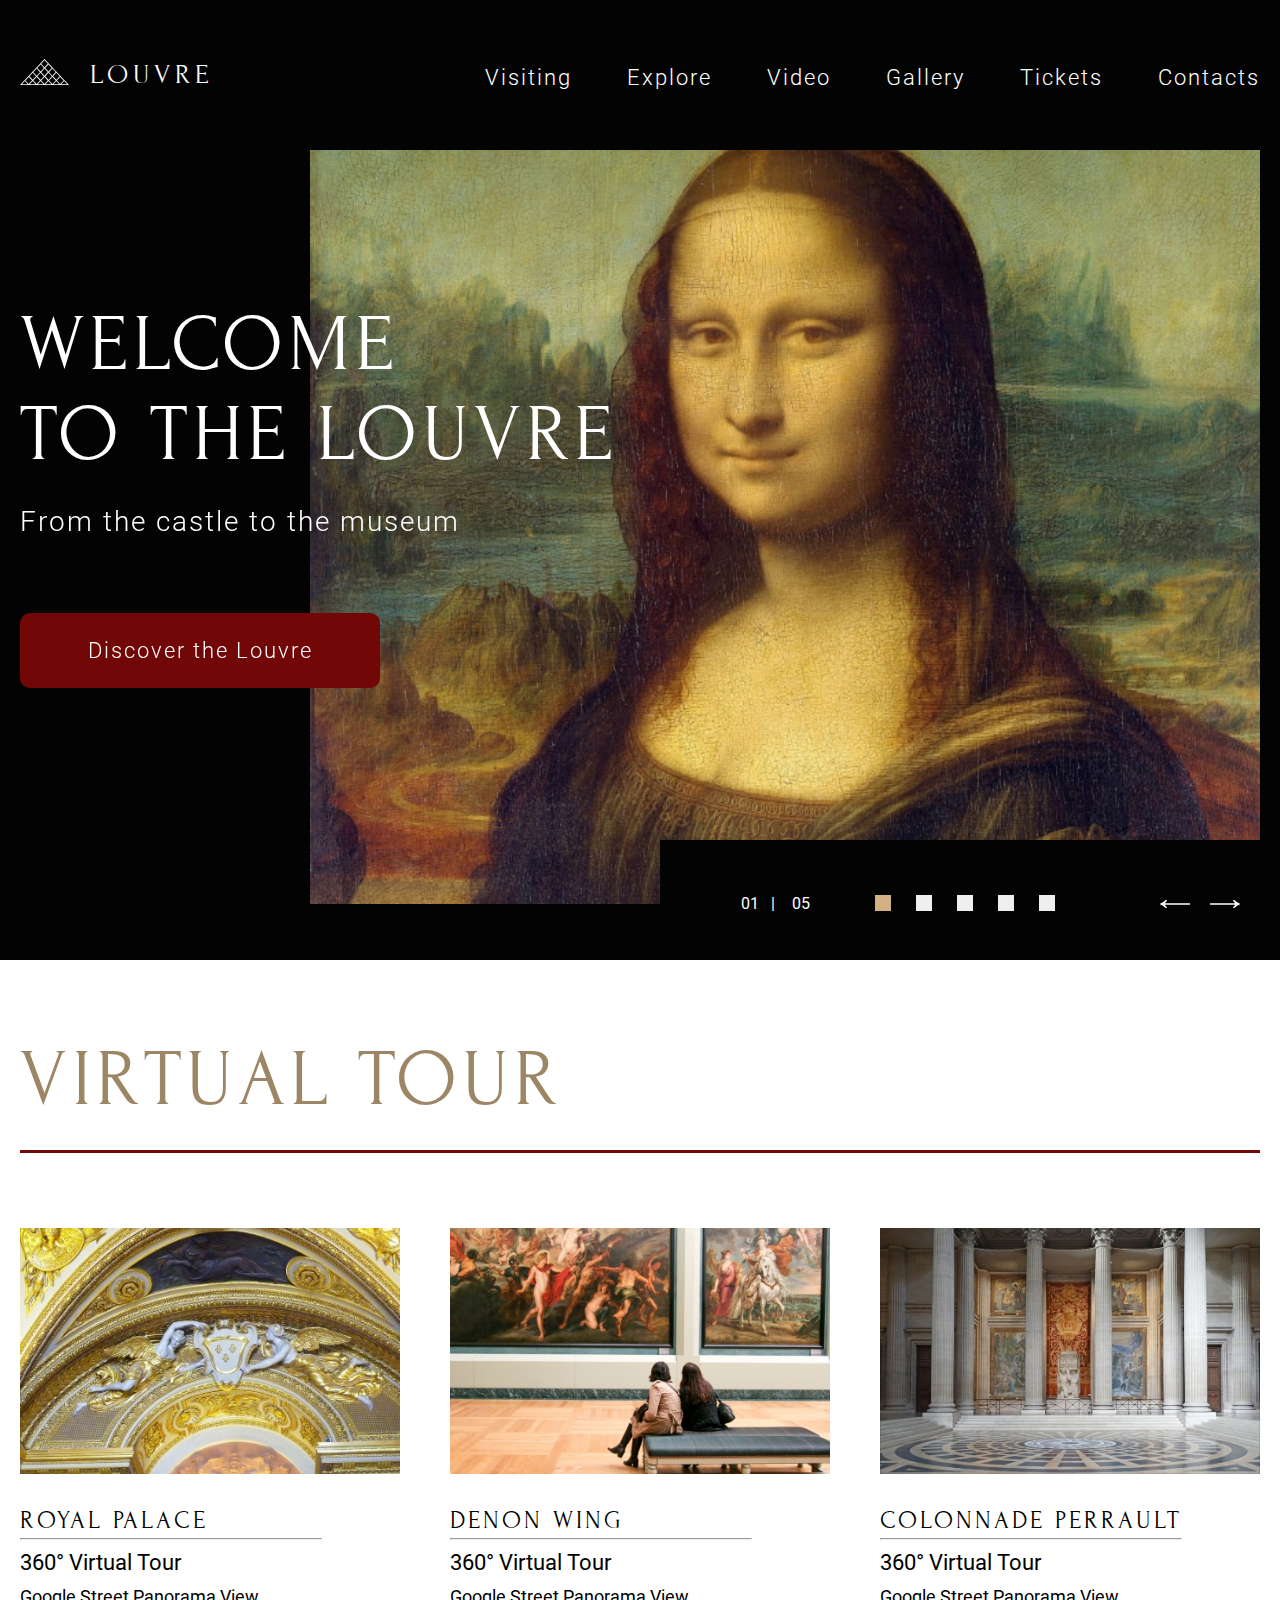
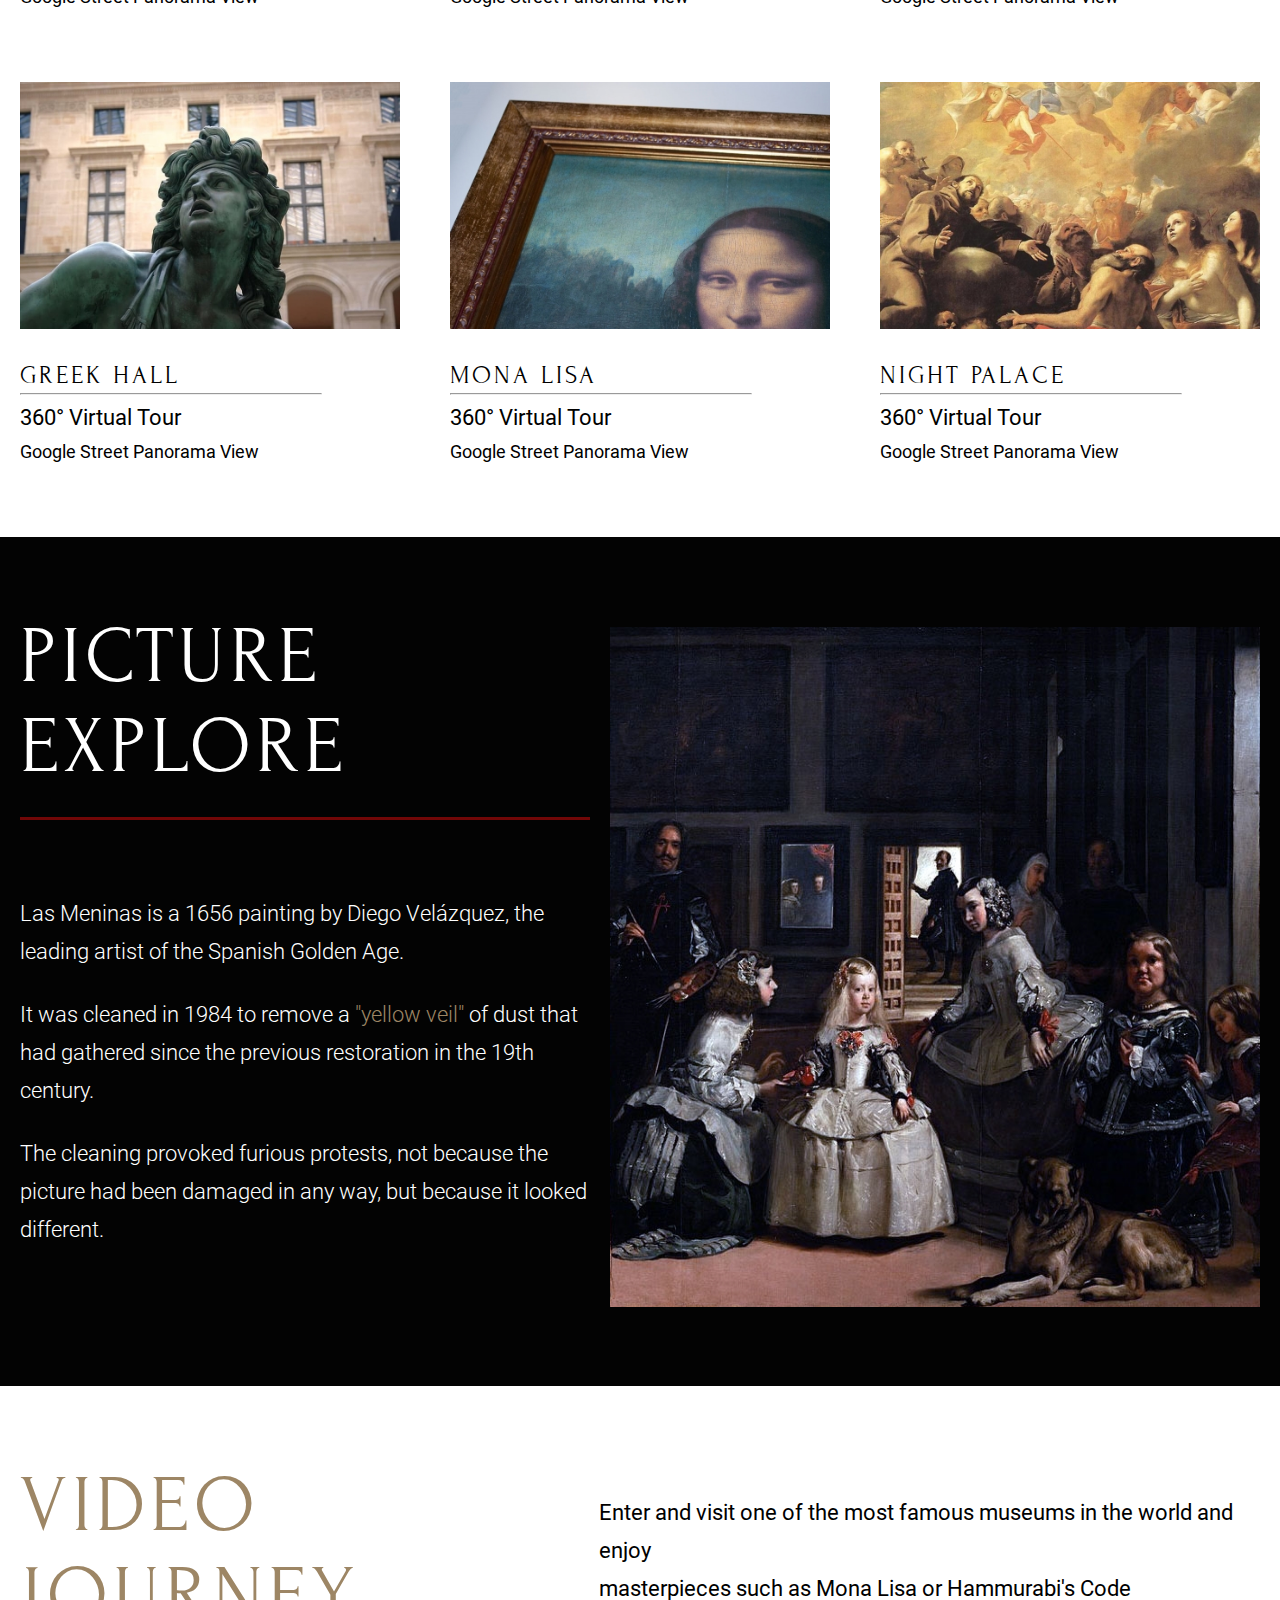
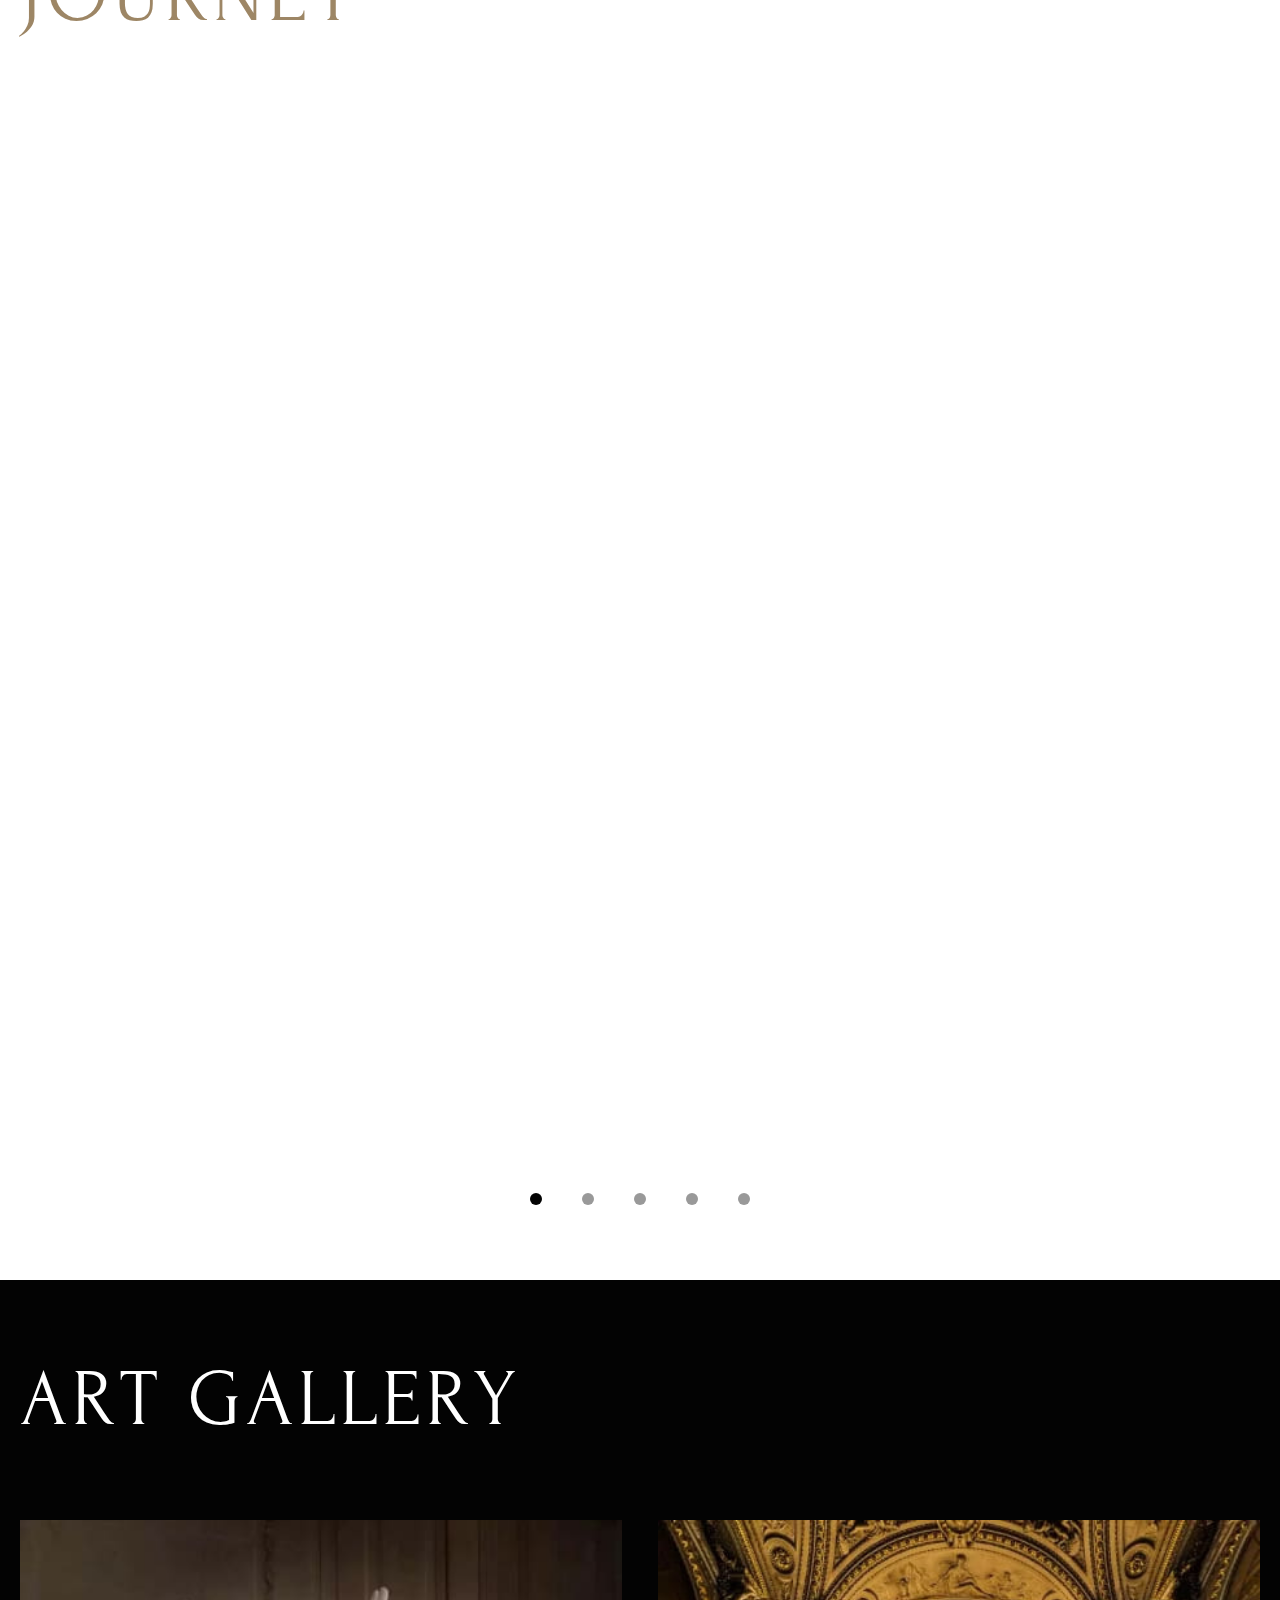
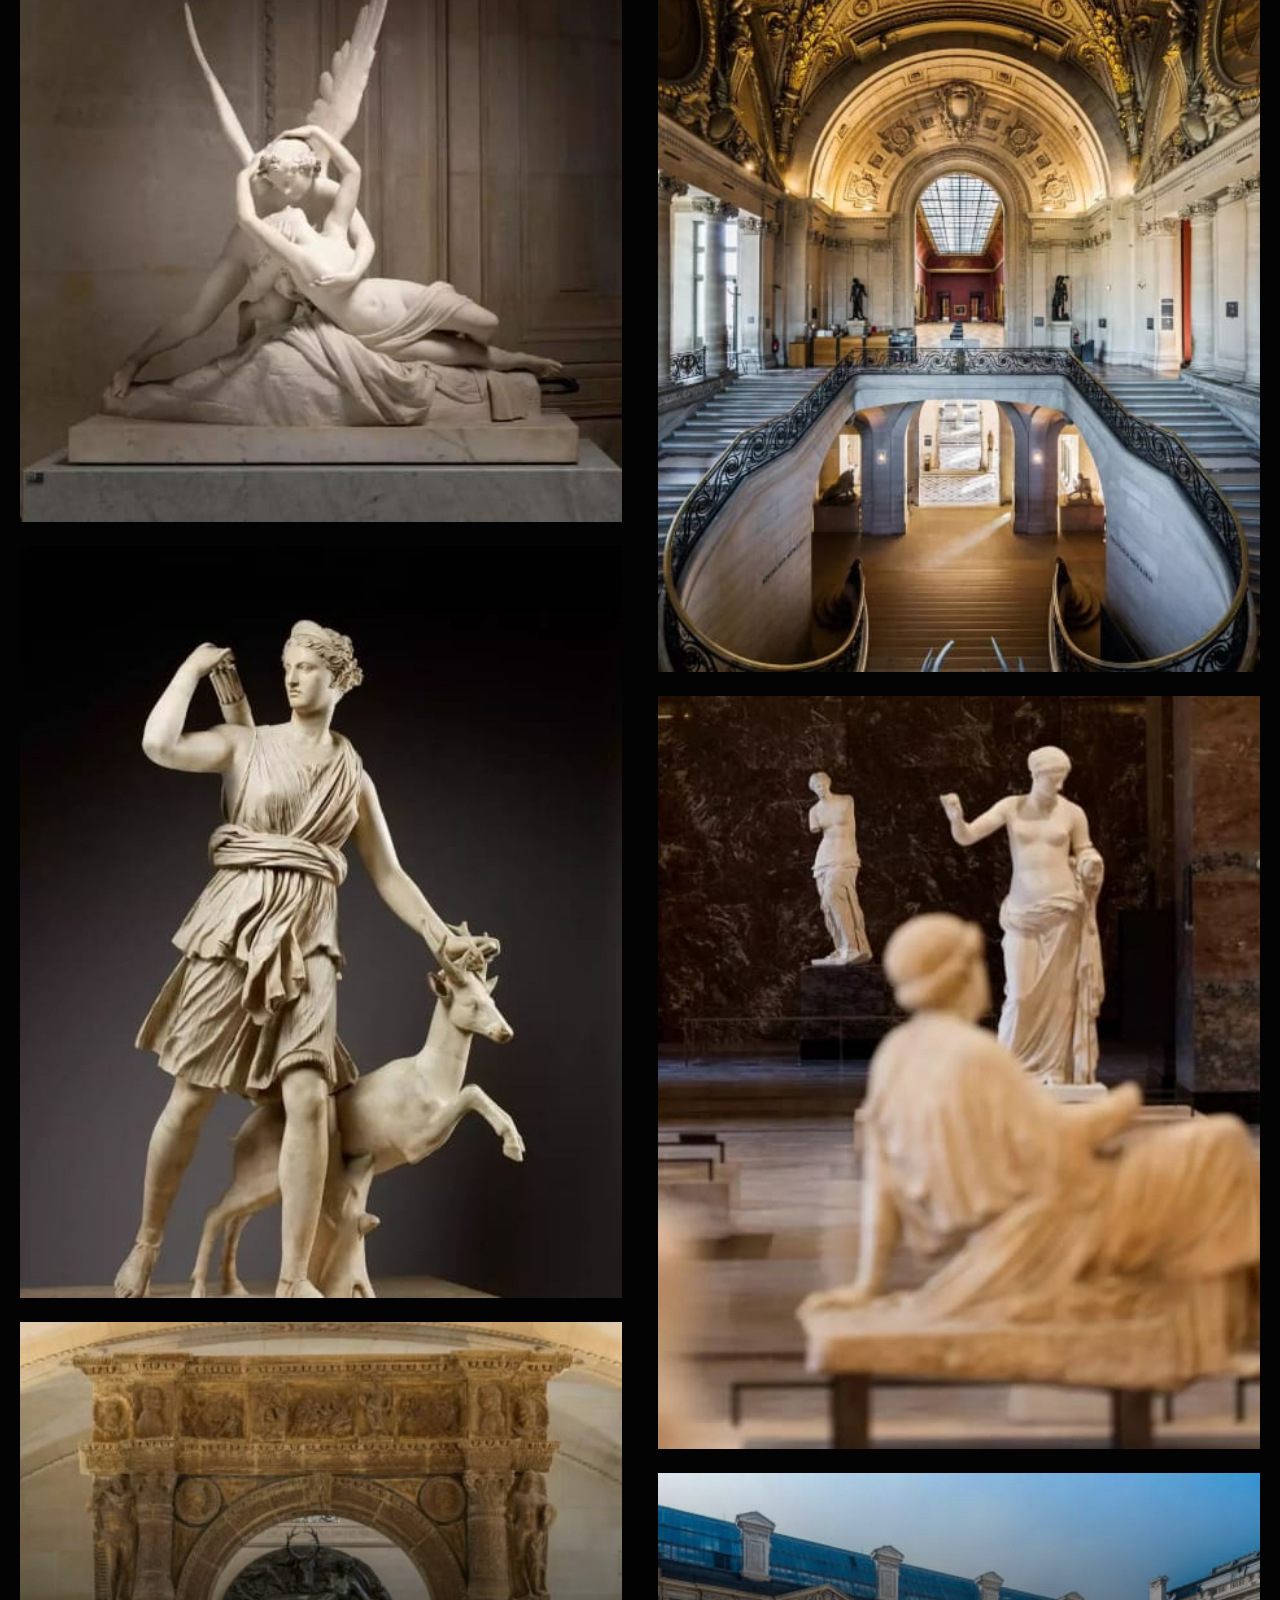
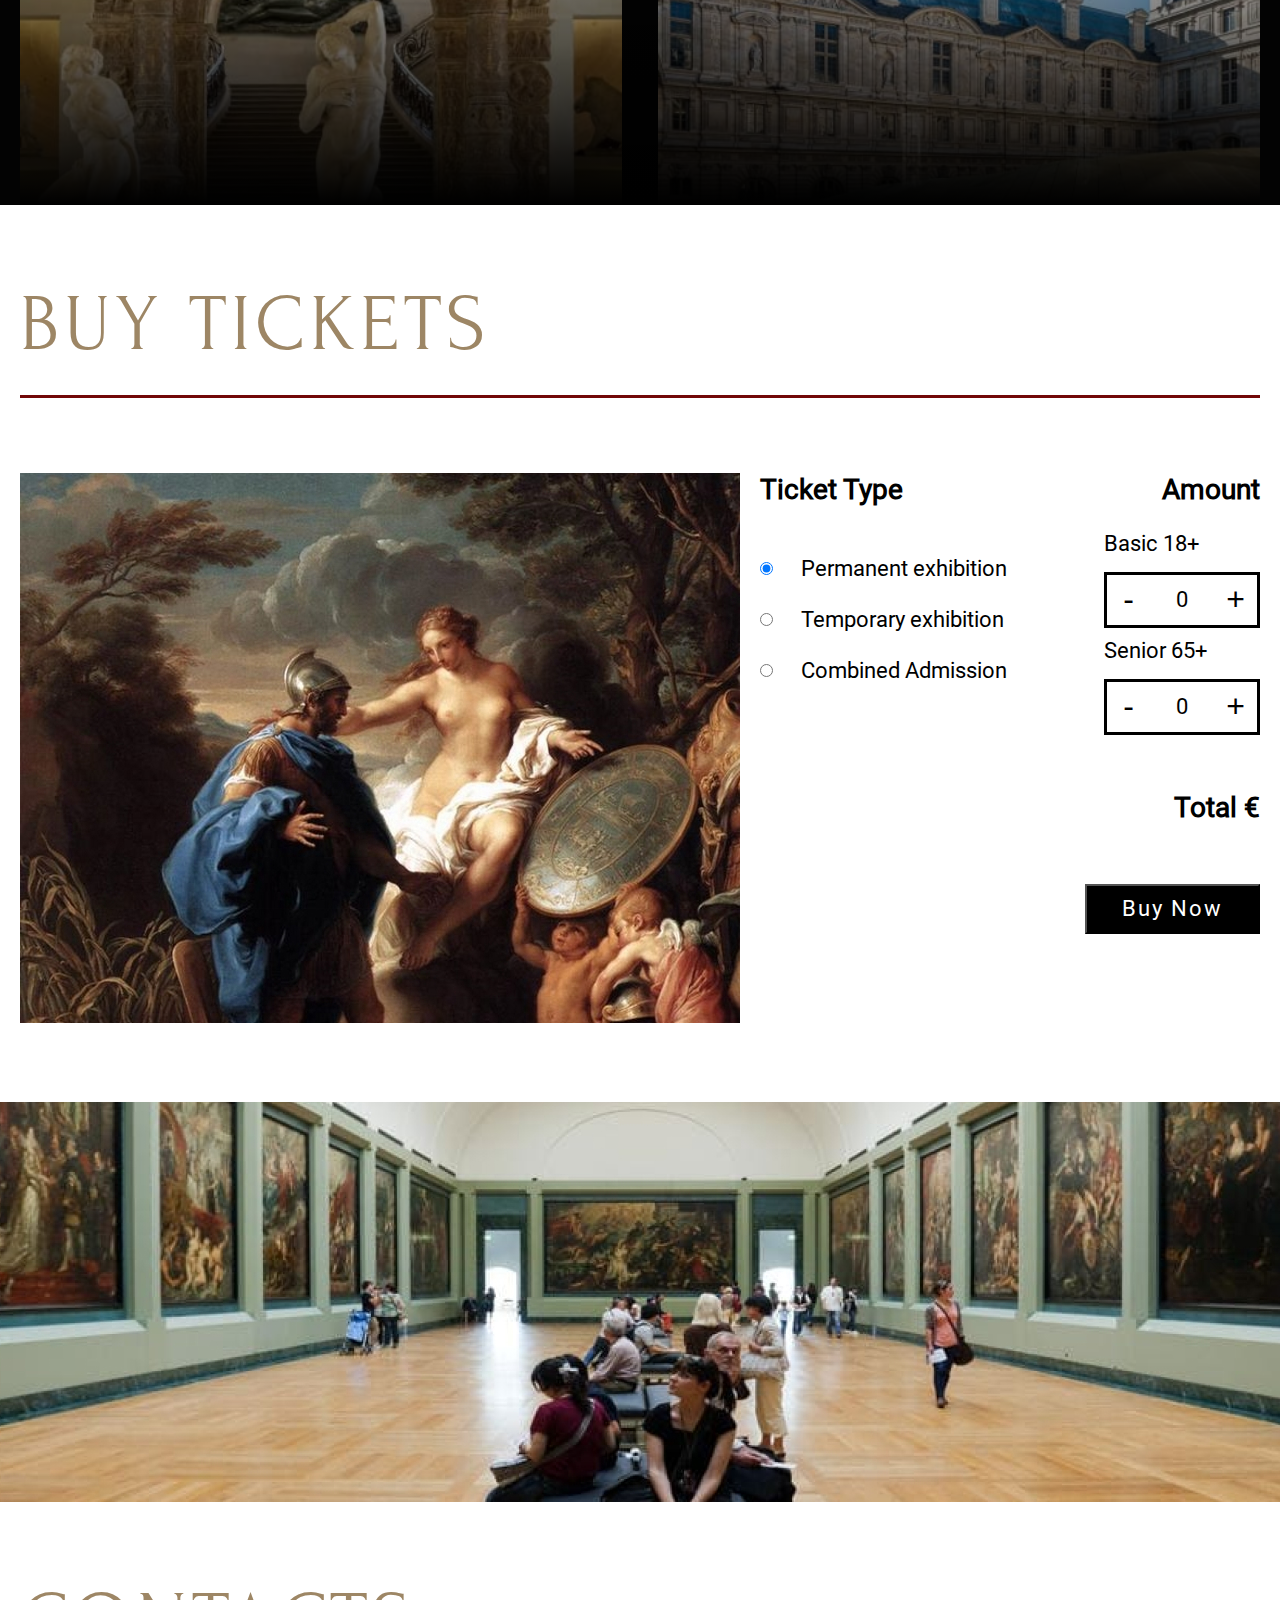
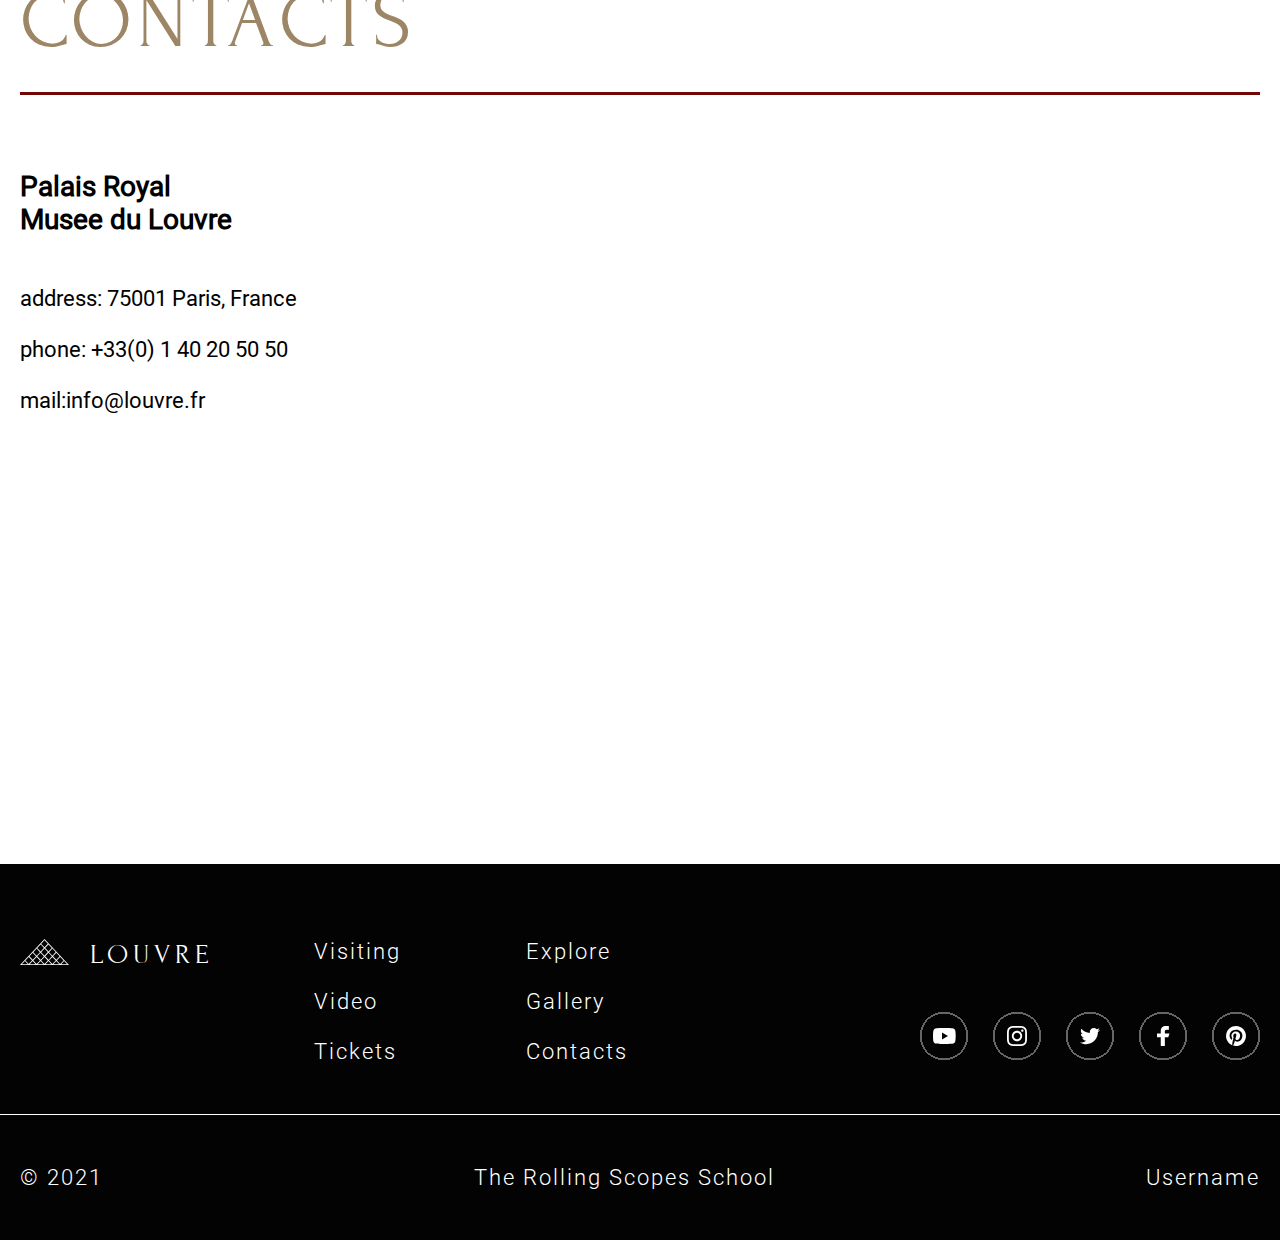
==== commit 9645dc95: "end" ====
--- a/index.html
+++ b/index.html
@@ -14,7 +14,7 @@
             <div class="header-content">
                 <div class="container-logo">
                     <a href=""><img class="icon-logo" src=".//assets/svg/logo.svg" alt="logo"></a>
-                    <a class="text-logo" href="/museum/index.html">louvre</a>
+                    <a class="text-logo" href="../museum/index.html">louvre</a>
                 </div>
                 <nav class="header-container-nav">
                     <ul class="nav-list">
@@ -320,7 +320,7 @@
                                 <p class="text-content marg-bt-15">Basic 18+</p>
                                 <div class="input-number">
                                     <button class="number minus" type="button" onclick="this.nextElementSibling.stepDown();"><a href="#!" class="minus">-</a></button>
-                                    <input class="number-of-ticketsBasic" type="number" min="0" max="100">
+                                    <input class="number-of-ticketsBasic" type="number" min="0" max="100" value="0">
                                     <button class="number plus" type="button" onclick="this.previousElementSibling.stepUp();"><a href="#!" class="plus">+</a></button>
                                 </div>
                             </div>
@@ -328,11 +328,11 @@
                                 <p class="text-content marg-bt-15">Senior 65+</p>
                                 <div class="input-number">
                                     <button class="number minus" type="button" onclick="this.nextElementSibling.stepDown();"><a href="#!" class="minus">-</a></button>
-                                    <input class="number-of-ticketsSenior" type="number" min="0" max="100">
+                                    <input class="number-of-ticketsSenior" type="number" min="0" max="100" value="0">
                                     <button class="number plus" type="button" onclick="this.previousElementSibling.stepUp();"><a href="#!" class="plus">+</a></button>
                                 </div>
                             </div>    
-                            <p id="clicks1" class="text-content-title-tickets marg-bt-60">Total €<span id="price"> 0</span></p>
+                            <p id="clicks1" class="text-content-title-tickets marg-bt-60">Total €<span id="price"></span></p>
                             <button class="ticket-buy-button">Buy Now</button>
                     </div>
                 </div>
@@ -362,7 +362,7 @@
                 <div class="footer-container marg-bt-50">
                     <div class="container-logo">
                         <a href=""><img src=".//assets/svg/logo.svg" alt="logo"></a>
-                        <a class="text-logo" href="/museum/index.html">louvre</a>
+                        <a class="text-logo" href="../museum/index.html">louvre</a>
                     </div> 
                     <nav class="footer-container-nav">
                         <ul class="nav-list footer-nav">
